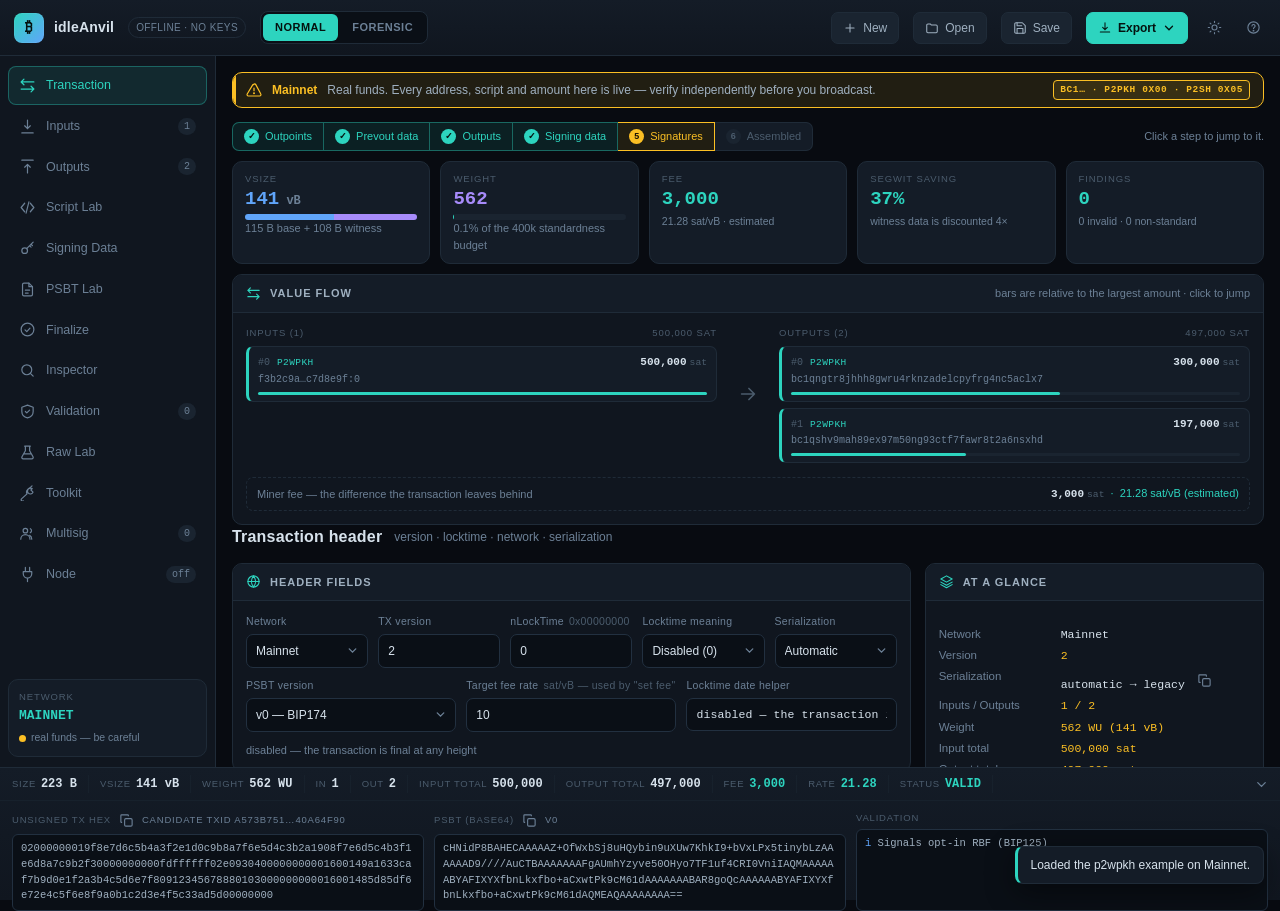
==== index.html @ b5bc5495 "idleAnvil — initial import Offline single-page Bitcoin transaction forge: crafter, PSBT lab (BIP174/" ====
<!DOCTYPE html>
<html lang="en" data-theme="dark">
<head>
<meta charset="utf-8">
<meta name="viewport" content="width=device-width, initial-scale=1">
<title>idleAnvil</title>
<meta name="description" content="idleAnvil — an offline Bitcoin transaction forge: crafter, PSBT lab, sighash debugger and script laboratory. Constructs and inspects — never signs.">
<link rel="stylesheet" href="css/idleanvil.css">
</head>
<body>

<!-- ======================= icon sprite ======================= -->
<svg width="0" height="0" style="position:absolute" aria-hidden="true">
<defs>
  <g id="i-tx"><path d="M3 7h18M3 7l4-4M3 7l4 4M21 17H3m18 0l-4-4m4 4l-4 4"/></g>
  <g id="i-in"><path d="M12 3v12m0 0l-4-4m4 4l4-4M4 21h16"/></g>
  <g id="i-out"><path d="M12 21V9m0 0L8 13m4-4l4 4M4 3h16"/></g>
  <g id="i-code"><path d="M8 6l-5 6 5 6m8-12l5 6-5 6M14 4l-4 16"/></g>
  <g id="i-key"><circle cx="8" cy="15" r="4"/><path d="M10.8 12.2L20 3m-3 3l2 2m-4 0l2 2"/></g>
  <g id="i-file"><path d="M14 3H7a2 2 0 00-2 2v14a2 2 0 002 2h10a2 2 0 002-2V8z"/><path d="M14 3v5h5M9 13h6M9 17h4"/></g>
  <g id="i-check-circle"><circle cx="12" cy="12" r="9"/><path d="M8.5 12.5l2.5 2.5 4.5-5"/></g>
  <g id="i-search"><circle cx="11" cy="11" r="7"/><path d="M20 20l-4-4"/></g>
  <g id="i-shield"><path d="M12 3l8 3v6c0 5-3.5 8-8 9-4.5-1-8-4-8-9V6z"/><path d="M9 12l2 2 4-4"/></g>
  <g id="i-terminal"><rect x="3" y="4" width="18" height="16" rx="2"/><path d="M7 9l3 3-3 3m5 1h5"/></g>
  <g id="i-copy"><rect x="9" y="9" width="12" height="12" rx="2"/><path d="M5 15H4a1 1 0 01-1-1V4a1 1 0 011-1h10a1 1 0 011 1v1"/></g>
  <g id="i-chevron"><path d="M6 9l6 6 6-6"/></g>
  <g id="i-plus"><path d="M12 5v14M5 12h14"/></g>
  <g id="i-trash"><path d="M4 7h16M10 11v6m4-6v6M5 7l1 13a2 2 0 002 2h8a2 2 0 002-2l1-13M9 7V4h6v3"/></g>
  <g id="i-download"><path d="M12 3v12m0 0l-4-4m4 4l4-4M4 19h16"/></g>
  <g id="i-upload"><path d="M12 21V9m0 0L8 13m4-4l4 4M4 5h16"/></g>
  <g id="i-refresh"><path d="M20 11a8 8 0 10-2 6m2 2v-5h-5"/></g>
  <g id="i-sun"><circle cx="12" cy="12" r="4"/><path d="M12 2v2m0 16v2M4.9 4.9l1.4 1.4m11.4 11.4l1.4 1.4M2 12h2m16 0h2M4.9 19.1l1.4-1.4M17.7 6.3l1.4-1.4"/></g>
  <g id="i-help"><circle cx="12" cy="12" r="9"/><path d="M9.5 9.5a2.5 2.5 0 115 .5c0 1.5-2.5 2-2.5 3.5"/><circle cx="12" cy="17" r=".6" fill="currentColor"/></g>
  <g id="i-gear"><circle cx="12" cy="12" r="3"/><path d="M19.4 15a1.6 1.6 0 00.3 1.8l.1.1a2 2 0 11-2.8 2.8l-.1-.1a1.6 1.6 0 00-1.8-.3 1.6 1.6 0 00-1 1.5V21a2 2 0 11-4 0v-.1A1.6 1.6 0 008 19.4a1.6 1.6 0 00-1.8.3l-.1.1a2 2 0 11-2.8-2.8l.1-.1a1.6 1.6 0 00.3-1.8 1.6 1.6 0 00-1.5-1H2a2 2 0 110-4h.1A1.6 1.6 0 003.6 8a1.6 1.6 0 00-.3-1.8l-.1-.1a2 2 0 112.8-2.8l.1.1a1.6 1.6 0 001.8.3H8a1.6 1.6 0 001-1.5V2a2 2 0 114 0v.1a1.6 1.6 0 001 1.5 1.6 1.6 0 001.8-.3l.1-.1a2 2 0 112.8 2.8l-.1.1a1.6 1.6 0 00-.3 1.8V8a1.6 1.6 0 001.5 1H22a2 2 0 110 4h-.1a1.6 1.6 0 00-1.5 1z"/></g>
  <g id="i-alert"><path d="M10.3 3.9L1.8 18a2 2 0 001.7 3h17a2 2 0 001.7-3L14.7 3.9a2 2 0 00-3.4 0z"/><path d="M12 9v4"/><circle cx="12" cy="17" r=".6" fill="currentColor"/></g>
  <g id="i-info"><circle cx="12" cy="12" r="9"/><path d="M12 16v-4"/><circle cx="12" cy="8.5" r=".6" fill="currentColor"/></g>
  <g id="i-x"><path d="M18 6L6 18M6 6l12 12"/></g>
  <g id="i-eye"><path d="M2 12s3.6-7 10-7 10 7 10 7-3.6 7-10 7-10-7-10-7z"/><circle cx="12" cy="12" r="3"/></g>
  <g id="i-lock"><rect x="4" y="10" width="16" height="11" rx="2"/><path d="M8 10V7a4 4 0 018 0v3"/></g>
  <g id="i-wand"><path d="M15 4V2m0 20v-2M4 15H2m20 0h-2M6.3 6.3L4.9 4.9m14.2 1.4l1.4-1.4M3 21L14 10"/><path d="M12.5 7.5l4 4"/></g>
  <g id="i-globe"><circle cx="12" cy="12" r="9"/><path d="M3 12h18M12 3a15 15 0 010 18 15 15 0 010-18z"/></g>
  <g id="i-layers"><path d="M12 3l9 5-9 5-9-5 9-5z"/><path d="M3 13l9 5 9-5M3 17l9 5 9-5"/></g>
  <g id="i-arrow-right"><path d="M5 12h14m-6-6l6 6-6 6"/></g>
  <g id="i-save"><path d="M19 21H5a2 2 0 01-2-2V5a2 2 0 012-2h11l5 5v11a2 2 0 01-2 2z"/><path d="M17 21v-8H7v8M7 3v5h8"/></g>
  <g id="i-folder"><path d="M3 7a2 2 0 012-2h4l2 2h8a2 2 0 012 2v9a2 2 0 01-2 2H5a2 2 0 01-2-2z"/></g>
  <g id="i-hash"><path d="M4 9h16M4 15h16M10 3L8 21m8-18l-2 18"/></g>
  <g id="i-flask"><path d="M9 3v6.5L4.2 18a2 2 0 001.7 3h12.2a2 2 0 001.7-3L15 9.5V3M8 3h8M7.5 14h9"/></g>
  <g id="i-wrench"><path d="M14.7 6.3a4 4 0 105.1 5.1l-3-3 1.9-1.9a5.5 5.5 0 00-7.4 7.4L3.5 21a2 2 0 002.8 2.8"/><path d="M14.7 6.3L18.4 2.6"/></g>
  <g id="i-tree"><path d="M12 3v6m0 0L7 13m5-4l5 4M7 13v3m10-3v3"/><rect x="9" y="3" width="6" height="4" rx="1"/><rect x="4" y="16" width="6" height="5" rx="1"/><rect x="14" y="16" width="6" height="5" rx="1"/></g>
  <g id="i-swap"><path d="M7 4v14m0 0l-3-3m3 3l3-3M17 20V6m0 0l-3 3m3-3l3 3"/></g>
  <g id="i-clock"><circle cx="12" cy="12" r="9"/><path d="M12 7v5l3.5 2"/></g>
  <g id="i-ruler"><path d="M3 15L15 3l6 6L9 21z"/><path d="M7 11l2 2m2-6l2 2m-8 6l2 2"/></g>
  <g id="i-plug"><path d="M9 2v6m6-6v6M6 8h12v3a6 6 0 01-6 6 6 6 0 01-6-6zM12 17v5"/></g>
  <g id="i-broadcast"><circle cx="12" cy="12" r="2.5"/><path d="M7.8 7.8a6 6 0 000 8.4m8.4-8.4a6 6 0 010 8.4M4.9 4.9a10 10 0 000 14.2m14.2-14.2a10 10 0 010 14.2"/></g>
  <g id="i-coins"><ellipse cx="12" cy="6" rx="8" ry="3"/><path d="M4 6v6c0 1.7 3.6 3 8 3s8-1.3 8-3V6M4 12v6c0 1.7 3.6 3 8 3s8-1.3 8-3v-6"/></g>
  <g id="i-users"><circle cx="9" cy="8" r="3.2"/><path d="M2.5 20a6.5 6.5 0 0113 0"/><path d="M16 5.2a3.2 3.2 0 010 5.6M18 20a6.5 6.5 0 00-3-5.5"/></g>
  <g id="i-dice"><rect x="3" y="3" width="18" height="18" rx="3"/><circle cx="8.5" cy="8.5" r="1.2" fill="currentColor"/><circle cx="15.5" cy="15.5" r="1.2" fill="currentColor"/><circle cx="12" cy="12" r="1.2" fill="currentColor"/></g>
</defs>
</svg>

<div id="app">

  <!-- ======================= header ======================= -->
  <header class="topbar">
    <div class="brand">
      <div class="logo">₿</div>
      <div>
        <h1>idleAnvil</h1>
        <div class="sub">forge transactions · psbt lab · sighash debugger</div>
      </div>
    </div>
    <span class="pill ok" id="conn-pill" title="This page is not contacting anything and holds no private keys.">OFFLINE · NO KEYS</span>

    <div class="modeswitch" id="modeswitch">
      <button data-mode="normal" class="on">NORMAL</button>
      <button data-mode="forensic">FORENSIC</button>
    </div>

    <div class="spacer"></div>

    <button class="btn" id="btn-new"><svg viewBox="0 0 24 24" fill="none" stroke="currentColor" stroke-width="1.8" stroke-linecap="round" stroke-linejoin="round"><use href="#i-plus"/></svg>New</button>
    <button class="btn" id="btn-open"><svg viewBox="0 0 24 24" fill="none" stroke="currentColor" stroke-width="1.8" stroke-linecap="round" stroke-linejoin="round"><use href="#i-folder"/></svg>Open</button>
    <button class="btn" id="btn-save"><svg viewBox="0 0 24 24" fill="none" stroke="currentColor" stroke-width="1.8" stroke-linecap="round" stroke-linejoin="round"><use href="#i-save"/></svg>Save</button>

    <div class="menu-wrap">
      <button class="btn primary" id="btn-export"><svg viewBox="0 0 24 24" fill="none" stroke="currentColor" stroke-width="1.8" stroke-linecap="round" stroke-linejoin="round"><use href="#i-download"/></svg>Export<svg viewBox="0 0 24 24" fill="none" stroke="currentColor" stroke-width="2.2" stroke-linecap="round"><use href="#i-chevron"/></svg></button>
      <div class="menu" id="export-menu">
        <div class="label">Unsigned transaction</div>
        <button data-export="hex-copy">Copy raw hex</button>
        <button data-export="hex-file">Download .hex</button>
        <button data-export="txn-file">Download .txn (binary)</button>
        <div class="sep"></div>
        <div class="label">PSBT</div>
        <button data-export="psbt0-b64">Copy PSBT v0 (base64)</button>
        <button data-export="psbt0-hex">Copy PSBT v0 (hex)</button>
        <button data-export="psbt0-bin">Download PSBT v0 (.psbt)</button>
        <button data-export="psbt2-b64">Copy PSBT v2 (base64)</button>
        <button data-export="psbt2-hex">Copy PSBT v2 (hex)</button>
        <button data-export="psbt2-bin">Download PSBT v2 (.psbt)</button>
        <div class="sep"></div>
        <div class="label">For an external signer</div>
        <button data-export="signing-json">Download signing package (.json)</button>
        <button data-export="signing-copy">Copy signing package JSON</button>
        <div class="sep"></div>
        <button data-export="project">Download idleAnvil project (.json)</button>
      </div>
    </div>

    <button class="iconbtn" id="btn-theme" title="Toggle light / dark"><svg viewBox="0 0 24 24" fill="none" stroke="currentColor" stroke-width="1.8" stroke-linecap="round" stroke-linejoin="round"><use href="#i-sun"/></svg></button>
    <button class="iconbtn" id="btn-help" title="About and keyboard shortcuts"><svg viewBox="0 0 24 24" fill="none" stroke="currentColor" stroke-width="1.8" stroke-linecap="round" stroke-linejoin="round"><use href="#i-help"/></svg></button>
  </header>

  <!-- ======================= sidebar ======================= -->
  <nav class="sidebar" id="sidebar">
    <div class="navitem active" data-ws="transaction"><svg viewBox="0 0 24 24" fill="none" stroke="currentColor" stroke-width="1.7" stroke-linecap="round" stroke-linejoin="round"><use href="#i-tx"/></svg><span>Transaction</span></div>
    <div class="navitem" data-ws="inputs"><svg viewBox="0 0 24 24" fill="none" stroke="currentColor" stroke-width="1.7" stroke-linecap="round" stroke-linejoin="round"><use href="#i-in"/></svg><span>Inputs</span><span class="count" id="nav-in-count">1</span></div>
    <div class="navitem" data-ws="outputs"><svg viewBox="0 0 24 24" fill="none" stroke="currentColor" stroke-width="1.7" stroke-linecap="round" stroke-linejoin="round"><use href="#i-out"/></svg><span>Outputs</span><span class="count" id="nav-out-count">1</span></div>
    <div class="navitem" data-ws="script"><svg viewBox="0 0 24 24" fill="none" stroke="currentColor" stroke-width="1.7" stroke-linecap="round" stroke-linejoin="round"><use href="#i-code"/></svg><span>Script Lab</span></div>
    <div class="navitem" data-ws="signing"><svg viewBox="0 0 24 24" fill="none" stroke="currentColor" stroke-width="1.7" stroke-linecap="round" stroke-linejoin="round"><use href="#i-key"/></svg><span>Signing Data</span></div>
    <div class="navitem" data-ws="psbt"><svg viewBox="0 0 24 24" fill="none" stroke="currentColor" stroke-width="1.7" stroke-linecap="round" stroke-linejoin="round"><use href="#i-file"/></svg><span>PSBT Lab</span></div>
    <div class="navitem" data-ws="finalize"><svg viewBox="0 0 24 24" fill="none" stroke="currentColor" stroke-width="1.7" stroke-linecap="round" stroke-linejoin="round"><use href="#i-check-circle"/></svg><span>Finalize</span></div>
    <div class="navitem" data-ws="inspector"><svg viewBox="0 0 24 24" fill="none" stroke="currentColor" stroke-width="1.7" stroke-linecap="round" stroke-linejoin="round"><use href="#i-search"/></svg><span>Inspector</span></div>
    <div class="navitem" data-ws="validation"><svg viewBox="0 0 24 24" fill="none" stroke="currentColor" stroke-width="1.7" stroke-linecap="round" stroke-linejoin="round"><use href="#i-shield"/></svg><span>Validation</span><span class="count" id="nav-val-count">0</span></div>
    <div class="navitem" data-ws="rawlab"><svg viewBox="0 0 24 24" fill="none" stroke="currentColor" stroke-width="1.7" stroke-linecap="round" stroke-linejoin="round"><use href="#i-flask"/></svg><span>Raw Lab</span></div>
    <div class="navitem" data-ws="toolkit"><svg viewBox="0 0 24 24" fill="none" stroke="currentColor" stroke-width="1.7" stroke-linecap="round" stroke-linejoin="round"><use href="#i-wrench"/></svg><span>Toolkit</span></div>
    <div class="navitem" data-ws="multisig"><svg viewBox="0 0 24 24" fill="none" stroke="currentColor" stroke-width="1.7" stroke-linecap="round" stroke-linejoin="round"><use href="#i-users"/></svg><span>Multisig</span><span class="count" id="nav-ms-count">0</span></div>
    <div class="navitem" data-ws="node"><svg viewBox="0 0 24 24" fill="none" stroke="currentColor" stroke-width="1.7" stroke-linecap="round" stroke-linejoin="round"><use href="#i-plug"/></svg><span>Node</span><span class="count" id="nav-node-state">off</span></div>

    <div class="sidefoot">
      <div class="k">Network</div>
      <div class="v" id="side-network">MAINNET</div>
      <div class="net-note"><span class="dot" id="side-dot"></span><span id="side-note">no keys · no rpc</span></div>
    </div>
  </nav>

  <!-- ======================= stage ======================= -->
  <main class="stage" id="stage">

    <!-- ---------------- TRANSACTION ---------------- -->
    <section class="workspace active" id="ws-transaction">
      <div class="ribbon" id="net-ribbon"></div>

      <div class="flexrow mb" style="justify-content:space-between">
        <div class="pipeline" id="pipeline"></div>
        <span class="hint-text">Click a step to jump to it.</span>
      </div>

      <div id="tx-tiles" class="mb"></div>

      <div class="panel">
        <div class="panel-head">
          <svg class="ph-icon" viewBox="0 0 24 24" fill="none" stroke="currentColor" stroke-width="1.8" stroke-linecap="round" stroke-linejoin="round"><use href="#i-tx"/></svg>
          <h3>Value flow</h3>
          <div class="tools"><span class="hint-text">bars are relative to the largest amount · click to jump</span></div>
        </div>
        <div class="panel-body" id="tx-flow"></div>
      </div>

      <div class="banner forensic-only" id="forensic-banner">
        <svg viewBox="0 0 24 24" fill="none" stroke="currentColor" stroke-width="1.8" stroke-linecap="round" stroke-linejoin="round"><use href="#i-alert"/></svg>
        <div><strong>Forensic mode is on.</strong> Fields that wallets normally hide are unlocked. Anything you build here may be
        non-standard or outright invalid — every such choice is labelled, never blocked. Use regtest or a testnet for experiments.</div>
      </div>

      <div class="ws-head">
        <h2>Transaction header</h2>
        <span class="desc">version · locktime · network · serialization</span>
      </div>

      <div class="grid c2-1">
        <div>
          <div class="panel">
            <div class="panel-head">
              <svg class="ph-icon" viewBox="0 0 24 24" fill="none" stroke="currentColor" stroke-width="1.8" stroke-linecap="round" stroke-linejoin="round"><use href="#i-globe"/></svg>
              <h3>Header fields</h3>
            </div>
            <div class="panel-body">
              <div class="row r5">
                <div class="field">
                  <label>Network</label>
                  <select id="f-network">
                    <option value="mainnet">Mainnet</option>
                    <option value="testnet3">Testnet3</option>
                    <option value="testnet4">Testnet4 (BIP94)</option>
                    <option value="signet">Signet</option>
                    <option value="regtest">Regtest</option>
                  </select>
                </div>
                <div class="field">
                  <label>TX version</label>
                  <input type="number" id="f-version" value="2" min="-2147483648" max="2147483647">
                </div>
                <div class="field">
                  <label>nLockTime <span class="hint" id="lt-hex">0x00000000</span></label>
                  <input type="number" id="f-locktime" value="0" min="0" max="4294967295">
                </div>
                <div class="field">
                  <label>Locktime meaning</label>
                  <select id="f-locktime-mode">
                    <option value="disabled">Disabled (0)</option>
                    <option value="height">Block height</option>
                    <option value="time">Unix timestamp</option>
                  </select>
                </div>
                <div class="field">
                  <label>Serialization</label>
                  <select id="f-serialization">
                    <option value="auto">Automatic</option>
                    <option value="legacy">Legacy (pre-BIP144)</option>
                    <option value="segwit">SegWit (BIP144)</option>
                  </select>
                </div>
              </div>

              <div class="row r3 mt">
                <div class="field">
                  <label>PSBT version</label>
                  <select id="f-psbt-version">
                    <option value="0">v0 — BIP174</option>
                    <option value="2">v2 — BIP370</option>
                  </select>
                </div>
                <div class="field">
                  <label>Target fee rate <span class="hint">sat/vB — used by "set fee"</span></label>
                  <input type="number" id="f-feerate" value="10" min="0" step="0.1">
                </div>
                <div class="field">
                  <label>Locktime date helper</label>
                  <input type="text" id="f-locktime-desc" class="mono" readonly value="disabled">
                </div>
              </div>

              <div class="hint-text mt" id="locktime-note"></div>
            </div>
          </div>

          <div class="panel">
            <div class="panel-head">
              <svg class="ph-icon" viewBox="0 0 24 24" fill="none" stroke="currentColor" stroke-width="1.8" stroke-linecap="round" stroke-linejoin="round"><use href="#i-alert"/></svg>
              <h3>Forensic controls</h3>
              <div class="tools"><button class="btn sm ghost" id="btn-reset-forensic">Reset all</button></div>
            </div>
            <div class="panel-body">
              <p class="hint-text mb">These unlock fields elsewhere in the workbench. Nothing here changes the transaction on its own —
                it changes what you are allowed to type. Turn on <strong>Forensic mode</strong> in the header to reveal the unlocked fields.</p>
              <div class="fgrid" id="forensic-controls"></div>
              <div class="flexrow mt-lg" style="gap:16px">
                <span class="tag green">VALID — standard</span>
                <span class="tag amber">NON-STANDARD — consensus-valid, poorly relayed</span>
                <span class="tag red">INVALID — consensus failure</span>
                <span class="tag grey">UNKNOWN — not enough information</span>
              </div>
            </div>
          </div>
        </div>

        <div>
          <div class="panel">
            <div class="panel-head">
              <svg class="ph-icon" viewBox="0 0 24 24" fill="none" stroke="currentColor" stroke-width="1.8" stroke-linecap="round" stroke-linejoin="round"><use href="#i-layers"/></svg>
              <h3>At a glance</h3>
            </div>
            <div class="panel-body"><dl class="kv" id="tx-glance"></dl></div>
          </div>

          <div class="panel">
            <div class="panel-head">
              <svg class="ph-icon" viewBox="0 0 24 24" fill="none" stroke="currentColor" stroke-width="1.8" stroke-linecap="round" stroke-linejoin="round"><use href="#i-wand"/></svg>
              <h3>Quick start</h3>
            </div>
            <div class="panel-body stack sm">
              <button class="btn" data-demo="p2wpkh">Load a 1-in / 2-out P2WPKH example</button>
              <button class="btn" data-demo="opreturn">Load an OP_RETURN data example</button>
              <button class="btn" data-demo="taproot">Load a Taproot key-path example</button>
              <button class="btn" data-demo="multisig">Load a 2-of-3 P2WSH multisig example</button>
              <div class="hint-text">Examples use regtest-style placeholder data. Switch the network freely — addresses re-encode.</div>
            </div>
          </div>
        </div>
      </div>
    </section>

    <!-- ---------------- INPUTS ---------------- -->
    <section class="workspace" id="ws-inputs">
      <div class="ws-head">
        <h2>Inputs</h2>
        <span class="desc">outpoints and the complete spending metadata each signer needs</span>
        <div class="tools">
          <button class="btn sm" id="btn-in-expand">Expand all</button>
          <button class="btn sm" id="btn-in-collapse">Collapse all</button>
          <button class="btn sm" id="btn-in-paste">Import from raw tx…</button>
          <button class="btn primary sm" id="btn-add-input"><svg viewBox="0 0 24 24" fill="none" stroke="currentColor" stroke-width="2" stroke-linecap="round"><use href="#i-plus"/></svg>Add input</button>
        </div>
      </div>
      <div id="inputs-list"></div>
    </section>

    <!-- ---------------- OUTPUTS ---------------- -->
    <section class="workspace" id="ws-outputs">
      <div class="ws-head">
        <h2>Outputs</h2>
        <span class="desc">addresses, script templates, raw scripts and the OP_RETURN builder</span>
        <div class="tools">
          <button class="btn sm" id="btn-out-expand">Expand all</button>
          <button class="btn sm" id="btn-out-collapse">Collapse all</button>
          <button class="btn sm" id="btn-set-fee">Set fee from rate…</button>
          <button class="btn primary sm" id="btn-add-output"><svg viewBox="0 0 24 24" fill="none" stroke="currentColor" stroke-width="2" stroke-linecap="round"><use href="#i-plus"/></svg>Add output</button>
        </div>
      </div>
      <div id="outputs-list"></div>
    </section>

    <!-- ---------------- SCRIPT LAB ---------------- -->
    <section class="workspace" id="ws-script">
      <div class="ws-head">
        <h2>Script Lab</h2>
        <span class="desc">build Bitcoin Script from opcodes, ASM or raw bytes — then send it anywhere in the transaction</span>
      </div>
      <div class="grid c1-2">
        <div class="panel">
          <div class="panel-head">
            <svg class="ph-icon" viewBox="0 0 24 24" fill="none" stroke="currentColor" stroke-width="1.8" stroke-linecap="round" stroke-linejoin="round"><use href="#i-code"/></svg>
            <h3>Opcode palette</h3>
          </div>
          <div class="panel-body">
            <div class="opcats" id="op-cats"></div>
            <div class="opgrid" id="op-grid"></div>
            <div class="subhead mt-lg">Insert data</div>
            <div class="inline">
              <div class="field" style="flex:1"><label>Push value</label><input type="text" id="push-value" class="mono" placeholder="hex, 'text' or a number"></div>
              <button class="btn" id="btn-push-add">Push</button>
            </div>
            <div class="hint-text mt">Click any opcode to append it to the canvas. Drag canvas rows to reorder.</div>
          </div>
        </div>

        <div>
          <div class="panel">
            <div class="panel-head">
              <svg class="ph-icon" viewBox="0 0 24 24" fill="none" stroke="currentColor" stroke-width="1.8" stroke-linecap="round" stroke-linejoin="round"><use href="#i-layers"/></svg>
              <h3>Script canvas</h3>
              <div class="tools">
                <button class="btn sm ghost" id="btn-canvas-clear">Clear</button>
              </div>
            </div>
            <div class="panel-body">
              <div class="canvas-list" id="script-canvas"></div>
            </div>
          </div>

          <div class="panel">
            <div class="panel-head"><h3>ASM ↔ HEX</h3></div>
            <div class="panel-body">
              <div class="field"><label>ASM</label>
                <div class="with-copy"><textarea id="script-asm" class="mono" rows="3" placeholder="OP_DUP OP_HASH160 &lt;20-byte hash&gt; OP_EQUALVERIFY OP_CHECKSIG"></textarea><button class="iconbtn" data-copy-el="script-asm"><svg viewBox="0 0 24 24" fill="none" stroke="currentColor" stroke-width="1.8"><use href="#i-copy"/></svg></button></div>
              </div>
              <div class="field mt"><label>HEX <span class="hint" id="script-size"></span></label>
                <div class="with-copy"><textarea id="script-hex" class="mono" rows="3" placeholder="76a914…88ac"></textarea><button class="iconbtn" data-copy-el="script-hex"><svg viewBox="0 0 24 24" fill="none" stroke="currentColor" stroke-width="1.8"><use href="#i-copy"/></svg></button></div>
              </div>
              <div class="err-text mt" id="script-error"></div>
              <div class="subhead mt-lg">Rendered</div>
              <div class="code" id="script-pretty"></div>
            </div>
          </div>

          <div class="grid c2">
            <div class="panel">
              <div class="panel-head"><h3>Derived</h3></div>
              <div class="panel-body"><dl class="kv" id="script-derived"></dl></div>
            </div>
            <div class="panel">
              <div class="panel-head"><h3>Send to…</h3></div>
              <div class="panel-body stack sm">
                <div class="field"><label>Target input / output index</label><input type="number" id="script-target-idx" value="0" min="0"></div>
                <button class="btn" data-send="out-raw">Output → raw scriptPubKey</button>
                <button class="btn" data-send="in-redeem">Input → redeemScript</button>
                <button class="btn" data-send="in-witness">Input → witnessScript</button>
                <button class="btn" data-send="in-leaf">Input → taproot leaf script</button>
                <button class="btn" data-send="in-scriptsig">Input → scriptSig (forensic)</button>
              </div>
            </div>
          </div>
        </div>
      </div>
    </section>

    <!-- ---------------- SIGNING ---------------- -->
    <section class="workspace" id="ws-signing">
      <div class="ws-head">
        <h2>Signing Data</h2>
        <span class="desc">everything an external signer needs — and nothing that could sign here</span>
        <div class="tools">
          <div class="field" style="min-width:190px"><select id="signing-input-sel"></select></div>
          <button class="btn sm" id="btn-copy-signing-json">Copy signing JSON</button>
          <button class="btn primary sm" id="btn-export-signing">Export package</button>
        </div>
      </div>
      <div class="banner blue">
        <svg viewBox="0 0 24 24" fill="none" stroke="currentColor" stroke-width="1.8" stroke-linecap="round" stroke-linejoin="round"><use href="#i-lock"/></svg>
        <div>This page has no signing code and no private-key field, by design. Take <strong>z</strong> (or the PSBT) to Bitcoin Core,
          a hardware signer or your own library, then bring the signature back through <strong>Finalize</strong>.</div>
      </div>
      <div id="signing-body"></div>

      <div class="panel">
        <div class="panel-head">
          <svg class="ph-icon" viewBox="0 0 24 24" fill="none" stroke="currentColor" stroke-width="1.8" stroke-linecap="round" stroke-linejoin="round"><use href="#i-terminal"/></svg>
          <h3>Signer code — ready to run</h3>
          <div class="tools">
            <button class="btn sm" id="btn-code-copy">Copy</button>
            <button class="btn sm" id="btn-code-save">Download</button>
          </div>
        </div>
        <div class="panel-body">
          <p class="hint-text mb">Generated against the digests above. Fill in your own key, run it outside the browser,
            and paste the JSON it prints into <strong>Finalize → Signing JSON</strong>.</p>
          <div class="codewrap">
            <div class="codetabs" id="code-tabs"></div>
            <div class="codebody" id="code-body"></div>
          </div>
        </div>
      </div>
    </section>

    <!-- ---------------- PSBT ---------------- -->
    <section class="workspace" id="ws-psbt">
      <div class="ws-head">
        <h2>PSBT Lab</h2>
        <span class="desc">create, decode, compare and export BIP174 / BIP370 partially signed transactions</span>
        <div class="tools">
          <div class="seg" id="psbt-ver-seg">
            <button data-v="0" class="on">v0 · BIP174</button>
            <button data-v="2">v2 · BIP370</button>
          </div>
          <button class="btn sm" id="btn-psbt-refresh"><svg viewBox="0 0 24 24" fill="none" stroke="currentColor" stroke-width="1.8" stroke-linecap="round"><use href="#i-refresh"/></svg>Rebuild</button>
        </div>
      </div>
      <div class="grid c2">
        <div>
          <div class="panel">
            <div class="panel-head"><h3>Generated PSBT</h3>
              <div class="tools">
                <button class="btn sm" data-copy-el="psbt-b64">Copy base64</button>
                <button class="btn sm" data-copy-el="psbt-hex">Copy hex</button>
                <button class="btn sm" id="btn-psbt-download">.psbt</button>
              </div>
            </div>
            <div class="panel-body">
              <div class="field"><label>Base64 <span class="hint" id="psbt-size"></span></label>
                <div class="with-copy"><textarea id="psbt-b64" class="mono" rows="6" readonly></textarea><button class="iconbtn" data-copy-el="psbt-b64"><svg viewBox="0 0 24 24" fill="none" stroke="currentColor" stroke-width="1.8"><use href="#i-copy"/></svg></button></div>
              </div>
              <div class="field mt"><label>Hex</label>
                <div class="with-copy"><textarea id="psbt-hex" class="mono" rows="4" readonly></textarea><button class="iconbtn" data-copy-el="psbt-hex"><svg viewBox="0 0 24 24" fill="none" stroke="currentColor" stroke-width="1.8"><use href="#i-copy"/></svg></button></div>
              </div>
              <div class="err-text mt" id="psbt-error"></div>
            </div>
          </div>

          <div class="panel">
            <div class="panel-head"><h3>Bitcoin Core helper commands</h3></div>
            <div class="panel-body">
              <p class="hint-text mb">Copy-paste into <code>bitcoin-cli</code>. The workbench deliberately holds no RPC credentials and makes no network calls.</p>
              <div id="core-cmds"></div>
            </div>
          </div>
        </div>

        <div>
          <div class="panel">
            <div class="panel-head"><h3>Decode / import</h3>
              <div class="tools"><button class="btn sm" id="btn-psbt-parse">Decode</button><button class="btn primary sm" id="btn-psbt-load">Load into workbench</button></div>
            </div>
            <div class="panel-body">
              <div class="drop" id="psbt-drop">
                <svg viewBox="0 0 24 24" fill="none" stroke="currentColor" stroke-width="1.5" stroke-linecap="round" stroke-linejoin="round"><use href="#i-upload"/></svg>
                Drop a .psbt file here, or click to choose
              </div>
              <div class="field mt"><label>…or paste base64 / hex</label>
                <textarea id="psbt-in" class="mono" rows="5" placeholder="cHNidP8B…"></textarea>
              </div>
            </div>
          </div>
          <div class="panel">
            <div class="panel-head"><h3>Decoded structure</h3></div>
            <div class="panel-body tight"><div id="psbt-decoded"><div class="empty-note">Nothing decoded yet.</div></div></div>
          </div>
        </div>
      </div>
    </section>

    <!-- ---------------- FINALIZE ---------------- -->
    <section class="workspace" id="ws-finalize">
      <div class="ws-head">
        <h2>Finalize</h2>
        <span class="desc">bring signatures back in, assemble scriptSig / witness, produce the broadcastable transaction</span>
        <div class="tools">
          <button class="btn sm" id="btn-finalize-run">Assemble unlocking data</button>
          <button class="btn primary sm" id="btn-final-copy">Copy final hex</button>
        </div>
      </div>

      <div class="grid c2">
        <div class="panel">
          <div class="panel-head"><h3>Import signed result</h3></div>
          <div class="panel-body">
            <div class="seg full mb" id="import-tabs">
              <button data-t="psbt" class="on">Signed PSBT</button>
              <button data-t="der">DER signature</button>
              <button data-t="schnorr">Schnorr</button>
              <button data-t="rs">r / s</button>
              <button data-t="json">Signing JSON</button>
              <button data-t="raw">Final raw TX</button>
            </div>
            <div id="import-panes"></div>
          </div>
        </div>

        <div class="panel">
          <div class="panel-head"><h3>Signature status per input</h3></div>
          <div class="panel-body tight"><div id="finalize-status"></div></div>
        </div>
      </div>

      <div class="panel">
        <div class="panel-head"><h3>Final transaction</h3>
          <div class="tools"><button class="btn sm" id="btn-final-download">Download .hex</button></div>
        </div>
        <div class="panel-body">
          <div class="grid c2-1">
            <div class="field">
              <label>Raw hex</label>
              <div class="with-copy"><textarea id="final-hex" class="mono" rows="7" readonly></textarea><button class="iconbtn" data-copy-el="final-hex"><svg viewBox="0 0 24 24" fill="none" stroke="currentColor" stroke-width="1.8"><use href="#i-copy"/></svg></button></div>
            </div>
            <dl class="kv" id="final-stats"></dl>
          </div>
        </div>
      </div>
    </section>

    <!-- ---------------- INSPECTOR ---------------- -->
    <section class="workspace" id="ws-inspector">
      <div class="ws-head">
        <h2>Inspector</h2>
        <span class="desc">byte-by-byte decoding — hover any byte to see which field it belongs to</span>
        <div class="tools">
          <div class="seg" id="inspect-src">
            <button data-s="current" class="on">Current transaction</button>
            <button data-s="paste">Pasted hex</button>
          </div>
          <button class="btn sm" id="btn-inspect-run">Decode</button>
        </div>
      </div>

      <div class="field mb hidden" id="inspect-paste-wrap">
        <label>Raw transaction hex</label>
        <textarea id="inspect-hex" class="mono" rows="4" placeholder="0200000001…"></textarea>
        <div class="flexrow mt"><button class="btn sm" id="btn-inspect-load">Load into workbench</button></div>
      </div>

      <div class="grid c2-1">
        <div class="panel">
          <div class="panel-head"><h3>Byte-level view</h3>
            <div class="tools"><span class="hint-text" id="inspect-size"></span></div>
          </div>
          <div class="panel-body">
            <div class="hexview" id="hexview"><div class="empty-note">Press Decode.</div></div>
            <div class="legend" id="hex-legend"></div>
          </div>
        </div>
        <div>
          <div class="panel">
            <div class="panel-head"><h3>Field detail</h3></div>
            <div class="panel-body"><div class="byteinfo" id="byteinfo">Hover a byte.</div></div>
          </div>
          <div class="panel">
            <div class="panel-head"><h3>Decoded</h3></div>
            <div class="panel-body"><dl class="kv" id="inspect-summary"></dl></div>
          </div>
        </div>
      </div>

      <div class="panel">
        <div class="panel-head"><h3>Structure</h3></div>
        <div class="panel-body tight"><div class="tbl-wrap"><table class="data" id="inspect-table"></table></div></div>
      </div>
    </section>

    <!-- ---------------- VALIDATION ---------------- -->
    <section class="workspace" id="ws-validation">
      <div class="ws-head">
        <h2>Validation</h2>
        <span class="desc">structural, consensus and relay-policy findings — reported, never enforced</span>
        <div class="tools" id="val-chips"></div>
      </div>
      <div class="panel"><div class="panel-body tight"><div id="validation-list"></div></div></div>

      <div class="panel">
        <div class="panel-head"><h3>Sighash commitment matrix</h3>
          <div class="tools">
            <div class="field" style="min-width:200px"><select id="matrix-input"></select></div>
          </div>
        </div>
        <div class="panel-body"><div id="sighash-matrix"></div></div>
      </div>
    </section>

    <!-- ---------------- RAW LAB ---------------- -->
    <section class="workspace" id="ws-rawlab">
      <div class="ws-head">
        <h2>Raw Lab</h2>
        <span class="desc">the unrestricted bench: hashes, encodings, signature surgery, address conversion</span>
      </div>
      <div class="grid c2">
        <div class="panel">
          <div class="panel-head"><svg class="ph-icon" viewBox="0 0 24 24" fill="none" stroke="currentColor" stroke-width="1.8" stroke-linecap="round"><use href="#i-hash"/></svg><h3>Hash calculator</h3></div>
          <div class="panel-body">
            <div class="row r2">
              <div class="field"><label>Input encoding</label>
                <select id="hash-enc"><option value="hex">Hex bytes</option><option value="utf8">UTF-8 text</option><option value="ascii">ASCII / latin-1</option><option value="base64">Base64</option></select>
              </div>
              <div class="field"><label>Tag <span class="hint">BIP340 tagged hash</span></label><input type="text" id="hash-tag" class="mono" placeholder="TapLeaf, TapTweak, TapSighash…"></div>
            </div>
            <div class="field mt"><label>Data</label><textarea id="hash-in" class="mono" rows="3"></textarea></div>
            <dl class="kv mt" id="hash-out"></dl>
          </div>
        </div>

        <div class="panel">
          <div class="panel-head"><svg class="ph-icon" viewBox="0 0 24 24" fill="none" stroke="currentColor" stroke-width="1.8" stroke-linecap="round"><use href="#i-key"/></svg><h3>Signature surgery</h3></div>
          <div class="panel-body">
            <div class="field"><label>DER signature (with or without the sighash byte)</label><textarea id="der-in" class="mono" rows="2" placeholder="3044…01"></textarea></div>
            <dl class="kv mt" id="der-out"></dl>
            <div class="subhead mt-lg">Build DER from r and s</div>
            <div class="row r3">
              <div class="field"><label>r</label><input type="text" id="rs-r" class="mono" placeholder="32-byte hex"></div>
              <div class="field"><label>s</label><input type="text" id="rs-s" class="mono" placeholder="32-byte hex"></div>
              <div class="field"><label>Sighash byte</label><input type="text" id="rs-sh" class="mono" value="01"></div>
            </div>
            <div class="flexrow mt"><button class="btn sm" id="btn-rs-build">Encode DER</button><button class="btn sm" id="btn-rs-low">Force low-S</button></div>
            <div class="field mt"><label>Result</label><div class="with-copy"><input type="text" id="rs-out" class="mono" readonly><button class="iconbtn" data-copy-el="rs-out"><svg viewBox="0 0 24 24" fill="none" stroke="currentColor" stroke-width="1.8"><use href="#i-copy"/></svg></button></div></div>
          </div>
        </div>

        <div class="panel">
          <div class="panel-head"><svg class="ph-icon" viewBox="0 0 24 24" fill="none" stroke="currentColor" stroke-width="1.8" stroke-linecap="round"><use href="#i-globe"/></svg><h3>Address ↔ script</h3></div>
          <div class="panel-body">
            <div class="field"><label>Address</label><input type="text" id="addr-in" class="mono" placeholder="bc1q… / 1… / 3… / bcrt1p…"></div>
            <div class="flexrow mt"><button class="btn sm" id="btn-addr-decode">Decode address</button><button class="btn sm" id="btn-script-to-addr">Script → address</button></div>
            <div class="field mt"><label>scriptPubKey hex</label><input type="text" id="addr-script" class="mono"></div>
            <dl class="kv mt" id="addr-out"></dl>
          </div>
        </div>

        <div class="panel">
          <div class="panel-head"><svg class="ph-icon" viewBox="0 0 24 24" fill="none" stroke="currentColor" stroke-width="1.8" stroke-linecap="round"><use href="#i-terminal"/></svg><h3>Byte utilities</h3></div>
          <div class="panel-body">
            <div class="field"><label>Value</label><input type="text" id="util-in" class="mono" placeholder="hex bytes or a decimal number"></div>
            <div class="flexrow mt">
              <button class="btn sm" data-util="reverse">Reverse endianness</button>
              <button class="btn sm" data-util="varint">Encode as varint</button>
              <button class="btn sm" data-util="scriptnum">Encode as CScriptNum</button>
              <button class="btn sm" data-util="u32">Encode as u32 LE</button>
              <button class="btn sm" data-util="u64">Encode as u64 LE</button>
              <button class="btn sm" data-util="b64">Hex → base64</button>
              <button class="btn sm" data-util="unb64">Base64 → hex</button>
              <button class="btn sm" data-util="text">Hex → text</button>
              <button class="btn sm" data-util="push">Wrap as a push</button>
            </div>
            <div class="field mt"><label>Result</label><div class="with-copy"><textarea id="util-out" class="mono" rows="3" readonly></textarea><button class="iconbtn" data-copy-el="util-out"><svg viewBox="0 0 24 24" fill="none" stroke="currentColor" stroke-width="1.8"><use href="#i-copy"/></svg></button></div></div>
          </div>
        </div>

        <div class="panel">
          <div class="panel-head"><svg class="ph-icon" viewBox="0 0 24 24" fill="none" stroke="currentColor" stroke-width="1.8" stroke-linecap="round"><use href="#i-flask"/></svg><h3>Taproot bench</h3></div>
          <div class="panel-body">
            <div class="row r2">
              <div class="field"><label>Internal key (x-only, 32 bytes)</label><input type="text" id="tr-internal" class="mono"></div>
              <div class="field"><label>Merkle root (optional)</label><input type="text" id="tr-merkle" class="mono"></div>
            </div>
            <div class="row r2 mt">
              <div class="field"><label>Leaf script (hex)</label><input type="text" id="tr-leaf" class="mono"></div>
              <div class="field"><label>Leaf version</label><input type="text" id="tr-leafver" class="mono" value="c0"></div>
            </div>
            <div class="flexrow mt"><button class="btn sm" id="btn-tr-compute">Compute</button></div>
            <dl class="kv mt" id="tr-out"></dl>
          </div>
        </div>

        <div class="panel">
          <div class="panel-head"><svg class="ph-icon" viewBox="0 0 24 24" fill="none" stroke="currentColor" stroke-width="1.8" stroke-linecap="round"><use href="#i-shield"/></svg><h3>Verify a signature</h3></div>
          <div class="panel-body">
            <div class="row r2">
              <div class="field"><label>Public key (33 / 65 / 32 bytes)</label><input type="text" id="ver-pk" class="mono"></div>
              <div class="field"><label>Algorithm</label><select id="ver-algo"><option value="ecdsa">ECDSA (DER)</option><option value="schnorr">Schnorr (BIP340, 64 bytes)</option></select></div>
            </div>
            <div class="field mt"><label>Message digest z (32 bytes)</label><input type="text" id="ver-z" class="mono"></div>
            <div class="field mt"><label>Signature</label><textarea id="ver-sig" class="mono" rows="2"></textarea></div>
            <div class="flexrow mt"><button class="btn sm" id="btn-verify">Verify</button><button class="btn sm" id="btn-verify-fill">Fill z from selected input</button></div>
            <div class="mt" id="ver-out"></div>
          </div>
        </div>
      </div>
    </section>

    <!-- ---------------- TOOLKIT ---------------- -->
    <section class="workspace" id="ws-toolkit">
      <div class="ws-head">
        <h2>Toolkit</h2>
        <span class="desc">the supporting tools you reach for while building — descriptors, keys, trees, conversions, estimates</span>
      </div>

      <div class="toolgrid">

        <!-- output descriptors -->
        <div class="panel">
          <div class="panel-head"><svg class="ph-icon" viewBox="0 0 24 24" fill="none" stroke="currentColor" stroke-width="1.8" stroke-linecap="round"><use href="#i-file"/></svg><h3>Output descriptors (BIP380)</h3></div>
          <div class="panel-body">
            <div class="field"><label>Start from a pattern</label><select id="desc-tpl"></select></div>
            <div class="field mt"><label>Descriptor <span class="hint">the checksum after # is computed for you</span></label>
              <textarea id="desc-in" class="mono" rows="3" placeholder="wpkh([d34db33f/84h/0h/0h]xpub…/0/*)"></textarea></div>
            <div class="flexrow mt">
              <button class="btn sm" id="btn-desc-check">Add / verify checksum</button>
              <button class="btn sm" id="btn-desc-from-tx">Derive from this transaction</button>
            </div>
            <div class="mt" id="desc-out"></div>
          </div>
        </div>

        <!-- extended keys -->
        <div class="panel">
          <div class="panel-head"><svg class="ph-icon" viewBox="0 0 24 24" fill="none" stroke="currentColor" stroke-width="1.8" stroke-linecap="round"><use href="#i-key"/></svg><h3>Extended key decoder (BIP32)</h3></div>
          <div class="panel-body">
            <div class="field"><label>xpub / ypub / zpub / tpub / vpub …</label>
              <textarea id="xkey-in" class="mono" rows="2" placeholder="xpub6C…"></textarea></div>
            <div class="flexrow mt"><button class="btn sm" id="btn-xkey">Decode</button>
              <span class="hint-text">Private keys are recognised but never displayed.</span></div>
            <dl class="kv mt" id="xkey-out"></dl>
          </div>
        </div>

        <!-- taproot tree -->
        <div class="panel" style="grid-column:1/-1">
          <div class="panel-head"><svg class="ph-icon" viewBox="0 0 24 24" fill="none" stroke="currentColor" stroke-width="1.8" stroke-linecap="round"><use href="#i-tree"/></svg><h3>Taproot script tree builder</h3>
            <div class="tools"><button class="btn sm" id="btn-leaf-add">+ Leaf</button><button class="btn sm" id="btn-tree-build">Build tree</button></div>
          </div>
          <div class="panel-body">
            <div class="row r2">
              <div class="field"><label>Internal key <span class="hint">32-byte x-only</span></label>
                <input type="text" id="tree-internal" class="mono" placeholder="…"></div>
              <div class="field"><label>&nbsp;</label>
                <div class="flexrow"><button class="btn sm" id="btn-tree-nums">Use the NUMS point (no key path)</button>
                  <button class="btn sm" id="btn-tree-apply">Apply to an input…</button></div></div>
            </div>
            <div class="subhead mt-lg">Leaves <span class="hint-text" style="text-transform:none;letter-spacing:0">script hex or ASM · leaf version defaults to 0xc0</span></div>
            <div id="leaf-list"></div>
            <div class="grid c2 mt-lg">
              <div><div class="subhead">Tree layout</div><div class="treeview" id="tree-layout">—</div></div>
              <div><div class="subhead">Result</div><dl class="kv" id="tree-out"></dl></div>
            </div>
            <div id="tree-leaves" class="mt"></div>
          </div>
        </div>

        <!-- unit + base conversion -->
        <div class="panel">
          <div class="panel-head"><svg class="ph-icon" viewBox="0 0 24 24" fill="none" stroke="currentColor" stroke-width="1.8" stroke-linecap="round"><use href="#i-swap"/></svg><h3>Units &amp; number bases</h3></div>
          <div class="panel-body">
            <div class="row r2">
              <div class="field"><label>Amount</label><input type="text" id="unit-in" class="mono" value="100000"></div>
              <div class="field"><label>Interpret as</label><select id="unit-from"></select></div>
            </div>
            <div class="pairs mt" id="unit-out"></div>
            <div class="subhead mt-lg">Number base conversion</div>
            <div class="field"><label>Value <span class="hint">decimal, 0x hex, 0b binary, or bare hex</span></label>
              <input type="text" id="base-in" class="mono" placeholder="0xdeadbeef"></div>
            <dl class="kv mt" id="base-out"></dl>
          </div>
        </div>

        <!-- locktime / sequence -->
        <div class="panel">
          <div class="panel-head"><svg class="ph-icon" viewBox="0 0 24 24" fill="none" stroke="currentColor" stroke-width="1.8" stroke-linecap="round"><use href="#i-clock"/></svg><h3>Locktime &amp; sequence lab</h3></div>
          <div class="panel-body">
            <div class="row r2">
              <div class="field"><label>nLockTime value</label><input type="text" id="lt-in" class="mono" value="0"></div>
              <div class="field"><label>Current block height <span class="hint">for the ETA</span></label><input type="text" id="lt-height" class="mono" placeholder="e.g. 880000"></div>
            </div>
            <div class="field mt"><label>…or pick a date</label><input type="text" id="lt-date" class="mono" placeholder="2026-12-25T00:00:00Z"></div>
            <div class="flexrow mt"><button class="btn sm" id="btn-lt-date">Date → locktime</button>
              <button class="btn sm" id="btn-lt-apply">Apply to the transaction</button></div>
            <dl class="kv mt" id="lt-out"></dl>

            <div class="subhead mt-lg">nSequence — relative timelocks (BIP68)</div>
            <div class="row r3">
              <div class="field"><label>Encode as</label><select id="seq-type"><option value="blocks">Blocks</option><option value="time">Time (512 s units)</option><option value="disabled">Disabled / final</option></select></div>
              <div class="field"><label>Value</label><input type="text" id="seq-val" class="mono" value="144"></div>
              <div class="field"><label>Decode a raw value</label><input type="text" id="seq-raw" class="mono" placeholder="fffffffd"></div>
            </div>
            <dl class="kv mt" id="seq-out"></dl>
          </div>
        </div>

        <!-- size / fee estimator -->
        <div class="panel">
          <div class="panel-head"><svg class="ph-icon" viewBox="0 0 24 24" fill="none" stroke="currentColor" stroke-width="1.8" stroke-linecap="round"><use href="#i-ruler"/></svg><h3>Size &amp; fee estimator</h3></div>
          <div class="panel-body">
            <div class="subhead">Inputs</div><div id="est-inputs"></div>
            <div class="subhead mt">Outputs</div><div id="est-outputs"></div>
            <div class="field mt"><label>Fee rate (sat/vB)</label><input type="text" id="est-rate" class="mono" value="10"></div>
            <div class="tiles mt" id="est-out"></div>
          </div>
        </div>

        <!-- pubkey toolkit -->
        <div class="panel">
          <div class="panel-head"><svg class="ph-icon" viewBox="0 0 24 24" fill="none" stroke="currentColor" stroke-width="1.8" stroke-linecap="round"><use href="#i-key"/></svg><h3>Public key toolkit</h3></div>
          <div class="panel-body">
            <div class="field"><label>Public key <span class="hint">33 / 65 / 32 bytes</span></label>
              <input type="text" id="pk-in" class="mono" placeholder="02…"></div>
            <div class="flexrow mt"><button class="btn sm" id="btn-pk">Analyse</button>
              <button class="btn sm" id="btn-pk-scripts">Every script for this key</button></div>
            <dl class="kv mt" id="pk-out"></dl>
            <div class="mt" id="pk-scripts"></div>
          </div>
        </div>

        <!-- merkle -->
        <div class="panel">
          <div class="panel-head"><svg class="ph-icon" viewBox="0 0 24 24" fill="none" stroke="currentColor" stroke-width="1.8" stroke-linecap="round"><use href="#i-hash"/></svg><h3>Merkle root calculator</h3></div>
          <div class="panel-body">
            <div class="field"><label>TXIDs, one per line <span class="hint">display order, as you would read them in an explorer</span></label>
              <textarea id="mk-in" class="mono" rows="5"></textarea></div>
            <div class="flexrow mt"><button class="btn sm" id="btn-merkle">Compute</button></div>
            <dl class="kv mt" id="mk-out"></dl>
          </div>
        </div>

        <!-- script analyser -->
        <div class="panel">
          <div class="panel-head"><svg class="ph-icon" viewBox="0 0 24 24" fill="none" stroke="currentColor" stroke-width="1.8" stroke-linecap="round"><use href="#i-shield"/></svg><h3>Script analyser</h3></div>
          <div class="panel-body">
            <div class="field"><label>Script hex</label><textarea id="an-in" class="mono" rows="3"></textarea></div>
            <div class="flexrow mt"><button class="btn sm" id="btn-analyse">Analyse</button>
              <button class="btn sm" id="btn-analyse-lab">Take from Script Lab</button></div>
            <div class="mt" id="an-asm"></div>
            <dl class="kv mt" id="an-out"></dl>
          </div>
        </div>

      </div>
    </section>

    <!-- ---------------- MULTISIG ---------------- -->
    <section class="workspace" id="ws-multisig">
      <div class="ws-head">
        <h2>Multisig crafter</h2>
        <span class="desc">m-of-n from public keys — every variant computed live as you type</span>
        <div class="tools">
          <button class="btn sm" id="btn-ms-example">Load example keys</button>
          <button class="btn sm" id="btn-ms-clear">Clear</button>
          <button class="btn primary sm" id="btn-ms-addkey">+ Key</button>
        </div>
      </div>

      <div class="ribbon test" id="ms-ribbon">
        <svg viewBox="0 0 24 24" fill="none" stroke="currentColor" stroke-width="1.8" stroke-linecap="round" stroke-linejoin="round"><use href="#i-lock"/></svg>
        <span class="body"><strong>Public keys only.</strong> This builds the receiving side of a multisig wallet — the addresses and
          scripts. It never asks for, derives or stores a private key, so it cannot spend anything it creates.</span>
      </div>

      <div class="grid c2-1">
        <div>
          <!-- headline address -->
          <div class="panel">
            <div class="panel-head">
              <svg class="ph-icon" viewBox="0 0 24 24" fill="none" stroke="currentColor" stroke-width="1.8" stroke-linecap="round" stroke-linejoin="round"><use href="#i-globe"/></svg>
              <h3>Address</h3>
              <div class="tools">
                <div class="seg" id="ms-primary">
                  <button data-v="p2wsh" class="on">P2WSH</button>
                  <button data-v="p2sh-p2wsh">P2SH-P2WSH</button>
                  <button data-v="p2sh">P2SH</button>
                  <button data-v="p2tr">P2TR</button>
                </div>
                <button class="btn sm" id="btn-ms-copyaddr">Copy</button>
              </div>
            </div>
            <div class="panel-body">
              <div class="addrbig none" id="ms-address">add a public key to begin</div>
              <div class="avalanche" id="ms-avalanche"></div>
              <div class="flexrow mt">
                <button class="btn sm" id="btn-ms-flip" title="Change one hex digit in a random key and watch the whole address change">
                  <svg viewBox="0 0 24 24" width="14" height="14" fill="none" stroke="currentColor" stroke-width="1.8"><use href="#i-dice"/></svg>
                  Flip one digit</button>
                <button class="btn sm" id="btn-ms-undo" disabled>Undo that</button>
                <span class="hint-text">Every character of the address depends on every bit of every key.</span>
              </div>
            </div>
          </div>

          <!-- key table -->
          <div class="panel">
            <div class="panel-head">
              <svg class="ph-icon" viewBox="0 0 24 24" fill="none" stroke="currentColor" stroke-width="1.8" stroke-linecap="round" stroke-linejoin="round"><use href="#i-users"/></svg>
              <h3>Cosigner public keys</h3>
              <div class="tools">
                <span class="hint-text">tick to include · drag order via the arrows</span>
                <button class="btn sm" id="btn-ms-paste">Paste many…</button>
              </div>
            </div>
            <div class="panel-body">
              <div class="keyrow" style="color:var(--faint);font-size:9.5px;letter-spacing:.7px;text-transform:uppercase">
                <span>#</span><span></span><span>Public key (33 / 65 / 32 bytes hex)</span>
                <span style="text-align:center">Status</span><span style="text-align:center">Form</span>
                <span></span><span></span><span></span>
              </div>
              <div id="ms-keys"></div>
              <div id="ms-keynotes" class="mt"></div>
            </div>
          </div>

          <!-- variants -->
          <div class="panel">
            <div class="panel-head"><h3>Every variant of this key set</h3>
              <div class="tools"><span class="hint-text">click a card to make it the headline address</span></div>
            </div>
            <div class="panel-body">
              <div class="msgrid" id="ms-variants"></div>
            </div>
          </div>
        </div>

        <div>
          <!-- policy -->
          <div class="panel">
            <div class="panel-head"><h3>Policy</h3></div>
            <div class="panel-body">
              <div class="mofn">
                <div class="big"><span id="ms-m">2</span><span class="of">of</span><span id="ms-n">3</span></div>
                <input type="range" id="ms-mslider" min="1" max="3" value="2">
              </div>
              <div class="hint-text mt" id="ms-policy-note"></div>

              <div class="field mt-lg">
                <label>Key order</label>
                <div class="seg full" id="ms-sort">
                  <button data-v="entered" class="on">As entered</button>
                  <button data-v="bip67">BIP67 sorted</button>
                </div>
                <div class="hint-text mt" id="ms-sort-note"></div>
              </div>

              <details class="disclosure">
                <summary>Taproot options</summary>
                <div class="dbody">
                  <div class="field">
                    <label>Internal key <span class="hint">x-only</span></label>
                    <input type="text" id="ms-internal" class="mono">
                  </div>
                  <div class="flexrow mt">
                    <button class="btn sm" id="btn-ms-nums">Use the NUMS point</button>
                    <span class="hint-text">NUMS removes the key path, so only the m-of-n script can spend.</span>
                  </div>
                </div>
              </details>
            </div>
          </div>

          <!-- warnings -->
          <div class="panel">
            <div class="panel-head"><h3>Checks</h3></div>
            <div class="panel-body tight"><div id="ms-checks"></div></div>
          </div>

          <!-- history -->
          <div class="panel">
            <div class="panel-head"><h3>What changed</h3>
              <div class="tools"><button class="btn sm ghost" id="btn-ms-clearhist">Clear</button></div>
            </div>
            <div class="panel-body tight"><div id="ms-history"><div class="empty-note">Edit something to start the trail.</div></div></div>
          </div>

          <!-- output -->
          <div class="panel">
            <div class="panel-head"><h3>Use it</h3></div>
            <div class="panel-body stack sm">
              <div class="field"><label>Descriptor</label>
                <div class="with-copy"><textarea id="ms-descriptor" class="mono" rows="3" readonly></textarea>
                  <button class="iconbtn" data-copy-el="ms-descriptor"><svg viewBox="0 0 24 24" fill="none" stroke="currentColor" stroke-width="1.8"><use href="#i-copy"/></svg></button></div>
              </div>
              <div class="field"><label>Target index</label><input type="number" id="ms-target" value="0" min="0"></div>
              <button class="btn" data-act="ms-to-output">Send to an output</button>
              <button class="btn" data-act="ms-to-input">Set up an input to spend it</button>
              <button class="btn" data-act="ms-to-lab">Open the script in Script Lab</button>
              <button class="btn" data-act="ms-check-node" id="btn-ms-node">Check this address on the node</button>
              <button class="btn" data-act="ms-export">Download wallet JSON</button>
              <div id="ms-nodeout"></div>
            </div>
          </div>
        </div>
      </div>
    </section>

    <!-- ---------------- NODE ---------------- -->
    <section class="workspace" id="ws-node">
      <div class="ws-head">
        <h2>Node</h2>
        <span class="desc">optional live chain data over an Electrum WebSocket — off unless you connect it</span>
        <div class="tools">
          <span id="node-pill" class="pill">DISCONNECTED</span>
          <button class="btn sm" id="btn-node-disconnect" disabled>Disconnect</button>
          <button class="btn primary sm" id="btn-node-connect">Connect</button>
        </div>
      </div>

      <div class="ribbon blue" id="node-ribbon">
        <svg viewBox="0 0 24 24" fill="none" stroke="currentColor" stroke-width="1.8" stroke-linecap="round" stroke-linejoin="round"><use href="#i-info"/></svg>
        <span class="body">The workbench is fully usable offline. Connecting only adds chain lookups — fee estimates, UTXOs,
          previous transactions — and an explicitly confirmed broadcast. <strong>Private keys are never involved:
          there are none in this page to send.</strong></span>
      </div>

      <div class="grid c2-1">
        <div>
          <div class="panel">
            <div class="panel-head">
              <svg class="ph-icon" viewBox="0 0 24 24" fill="none" stroke="currentColor" stroke-width="1.8" stroke-linecap="round" stroke-linejoin="round"><use href="#i-plug"/></svg>
              <h3>Connection</h3>
              <div class="tools"><button class="btn sm ghost" id="btn-node-reset">Reset to defaults</button></div>
            </div>
            <div class="panel-body">
              <p class="hint-text mb">One endpoint per chain, so switching networks switches servers. These are stored locally
                and never sent anywhere.</p>
              <p class="hint-text mb">The port must be a <strong>WebSocket</strong> listener. A browser cannot open a plain TCP or
                SSL Electrum port, so Fulcrum's <span class="mono">tcp&nbsp;=</span> (usually 50001) and
                <span class="mono">ssl&nbsp;=</span> ports will not work here — you need
                <span class="mono">ws&nbsp;=&nbsp;&lt;port&gt;</span> (or <span class="mono">wss&nbsp;=</span>) in
                <span class="mono">fulcrum.conf</span>. One instance serves one chain; the genesis hash is checked on connect
                and a mismatch is reported rather than silently used.</p>
              <div id="node-endpoints"></div>
              <label class="check mt"><input type="checkbox" id="node-autoconnect"> Reconnect automatically when this page opens</label>
              <div class="mt" id="node-status"></div>
            </div>
          </div>

          <div class="panel">
            <div class="panel-head">
              <svg class="ph-icon" viewBox="0 0 24 24" fill="none" stroke="currentColor" stroke-width="1.8" stroke-linecap="round" stroke-linejoin="round"><use href="#i-coins"/></svg>
              <h3>UTXO lookup</h3>
              <div class="tools"><button class="btn sm" id="btn-utxo-scan" disabled>Scan</button></div>
            </div>
            <div class="panel-body">
              <div class="field">
                <label>Address or scriptPubKey hex</label>
                <input type="text" id="utxo-query" class="mono" placeholder="tb1q… or 0014…">
              </div>
              <div class="mt" id="utxo-summary"></div>
              <div class="mt" id="utxo-list"></div>
            </div>
          </div>

          <div class="panel">
            <div class="panel-head">
              <svg class="ph-icon" viewBox="0 0 24 24" fill="none" stroke="currentColor" stroke-width="1.8" stroke-linecap="round" stroke-linejoin="round"><use href="#i-search"/></svg>
              <h3>Fetch a transaction</h3>
              <div class="tools"><button class="btn sm" id="btn-txfetch" disabled>Fetch</button></div>
            </div>
            <div class="panel-body">
              <div class="row r3">
                <div class="field" style="grid-column:span 2"><label>TXID</label>
                  <input type="text" id="txfetch-id" class="mono" placeholder="64 hex characters"></div>
                <div class="field"><label>Output index</label><input type="number" id="txfetch-vout" value="0" min="0"></div>
              </div>
              <div class="flexrow mt">
                <button class="btn sm" id="btn-txfetch-input" disabled>Add that output as an input</button>
                <button class="btn sm" id="btn-txfetch-inspect" disabled>Open in Inspector</button>
              </div>
              <div class="mt" id="txfetch-out"></div>
            </div>
          </div>

          <div class="panel">
            <div class="panel-head">
              <svg class="ph-icon" viewBox="0 0 24 24" fill="none" stroke="currentColor" stroke-width="1.8" stroke-linecap="round" stroke-linejoin="round"><use href="#i-broadcast"/></svg>
              <h3>Broadcast</h3>
            </div>
            <div class="panel-body">
              <div class="banner red mb">
                <svg viewBox="0 0 24 24" fill="none" stroke="currentColor" stroke-width="1.8" stroke-linecap="round" stroke-linejoin="round"><use href="#i-alert"/></svg>
                <div>Publishing is irreversible. The transaction is shown in full and confirmed before anything is sent.</div>
              </div>
              <div class="field">
                <label>Final transaction hex <span class="hint">taken from Finalize; edit if you want to send something else</span></label>
                <textarea id="bc-hex" class="mono" rows="4"></textarea>
              </div>
              <div class="flexrow mt">
                <button class="btn sm" id="btn-bc-load">Load from Finalize</button>
                <button class="btn sm" id="btn-bc-check" disabled>Dry run — decode and check</button>
                <button class="btn danger" id="btn-bc-send" disabled>Broadcast…</button>
              </div>
              <div class="mt" id="bc-out"></div>
            </div>
          </div>
        </div>

        <div>
          <div class="panel">
            <div class="panel-head"><h3>Chain</h3>
              <div class="tools"><button class="iconbtn" id="btn-node-refresh" title="Refresh">
                <svg viewBox="0 0 24 24" fill="none" stroke="currentColor" stroke-width="1.8" stroke-linecap="round"><use href="#i-refresh"/></svg></button></div>
            </div>
            <div class="panel-body"><dl class="kv" id="node-chain"><dt class="mutedc">—</dt><dd>not connected</dd></dl></div>
          </div>

          <div class="panel">
            <div class="panel-head"><h3>Fee estimates</h3>
              <div class="tools"><button class="btn sm" id="btn-fee-refresh" disabled>Refresh</button></div>
            </div>
            <div class="panel-body tight"><div id="fee-table"><div class="empty-note">Connect to load fee estimates.</div></div></div>
          </div>

          <div class="panel">
            <div class="panel-head"><h3>Server banner</h3></div>
            <div class="panel-body"><div class="code" id="node-banner">—</div></div>
          </div>

          <div class="panel">
            <div class="panel-head"><h3>Traffic log</h3>
              <div class="tools"><button class="btn sm ghost" id="btn-node-clearlog">Clear</button></div>
            </div>
            <div class="panel-body tight"><div class="code tall" id="node-log" style="border:0;border-radius:0">nothing yet</div></div>
          </div>
        </div>
      </div>
    </section>

  </main>

  <!-- ======================= dock ======================= -->
  <footer class="dock">
    <div class="dock-bar" id="dock-bar">
      <div class="stat"><span class="k">Size</span><span class="v" id="d-size">—</span></div>
      <div class="stat"><span class="k">vSize</span><span class="v" id="d-vsize">—</span></div>
      <div class="stat"><span class="k">Weight</span><span class="v" id="d-weight">—</span></div>
      <div class="stat"><span class="k">In</span><span class="v" id="d-nin">0</span></div>
      <div class="stat"><span class="k">Out</span><span class="v" id="d-nout">0</span></div>
      <div class="stat"><span class="k">Input total</span><span class="v" id="d-intotal">—</span></div>
      <div class="stat"><span class="k">Output total</span><span class="v" id="d-outtotal">—</span></div>
      <div class="stat"><span class="k">Fee</span><span class="v accent" id="d-fee">—</span></div>
      <div class="stat"><span class="k">Rate</span><span class="v accent" id="d-rate">—</span></div>
      <div class="stat"><span class="k">Status</span><span class="v" id="d-status">—</span></div>
      <div class="stat grow"></div>
      <button class="iconbtn" id="btn-dock-toggle" title="Collapse the console"><svg viewBox="0 0 24 24" fill="none" stroke="currentColor" stroke-width="2" stroke-linecap="round"><use href="#i-chevron"/></svg></button>
    </div>
    <div class="dock-body">
      <div class="dock-cell">
        <div class="lbl">Unsigned TX hex
          <button class="iconbtn" data-copy-el="dock-hex" title="Copy"><svg viewBox="0 0 24 24" fill="none" stroke="currentColor" stroke-width="1.8"><use href="#i-copy"/></svg></button>
          <span class="mutedc" id="dock-txid"></span>
        </div>
        <div class="val empty" id="dock-hex">—</div>
      </div>
      <div class="dock-cell">
        <div class="lbl">PSBT (base64)
          <button class="iconbtn" data-copy-el="dock-psbt" title="Copy"><svg viewBox="0 0 24 24" fill="none" stroke="currentColor" stroke-width="1.8"><use href="#i-copy"/></svg></button>
          <span class="mutedc" id="dock-psbt-ver"></span>
        </div>
        <div class="val empty" id="dock-psbt">—</div>
      </div>
      <div class="dock-cell">
        <div class="lbl">Validation</div>
        <div class="val" id="dock-val">—</div>
      </div>
    </div>
  </footer>
</div>

<div id="toasts"></div>

<div class="modal-back" id="modal">
  <div class="modal">
    <header><h3 id="modal-title">Title</h3><button class="iconbtn" id="modal-close"><svg viewBox="0 0 24 24" fill="none" stroke="currentColor" stroke-width="2" stroke-linecap="round"><use href="#i-x"/></svg></button></header>
    <div class="mbody" id="modal-body"></div>
    <footer id="modal-foot"></footer>
  </div>
</div>

<input type="file" id="file-input" class="hidden">

<script src="js/crypto.js"></script>
<script src="js/encoding.js"></script>
<script src="js/script.js"></script>
<script src="js/tx.js"></script>
<script src="js/sighash.js"></script>
<script src="js/psbt.js"></script>
<script src="js/validate.js"></script>
<script src="js/tools.js"></script>
<script src="js/multisig.js"></script>
<script src="js/node.js"></script>
<script src="js/ui.js"></script>
</body>
</html>
---- css/idleanvil.css ----
/* ============================================================================
   Bitcoin Transaction Workbench — design system
   Dark-first, light theme supported. No external assets, no webfonts, no CDN.
   ========================================================================== */

:root {
  /* dark (default) */
  --bg:          #080b11;
  --bg-2:        #0c111a;
  --panel:       #10161f;
  --panel-2:     #141c27;
  --panel-3:     #1a2430;
  --line:        #1f2b38;
  --line-soft:   #17212c;
  --text:        #d7e2ec;
  --text-2:      #9fb0c0;
  --muted:       #6c8096;
  --faint:       #4b5c6d;

  --accent:      #2dd4bf;
  --accent-dim:  #157f75;
  --accent-bg:   rgba(45, 212, 191, .10);
  --blue:        #60a5fa;
  --blue-bg:     rgba(96, 165, 250, .10);
  --violet:      #a78bfa;
  --violet-bg:   rgba(167, 139, 250, .10);
  --amber:       #fbbf24;
  --amber-bg:    rgba(251, 191, 36, .10);
  --red:         #f87171;
  --red-bg:      rgba(248, 113, 113, .10);
  --green:       #34d399;
  --green-bg:    rgba(52, 211, 153, .10);
  --pink:        #f472b6;
  --pink-bg:     rgba(244, 114, 182, .10);
  --orange:      #fb923c;

  --field-bg:    #0a0f16;
  --field-line:  #223040;
  --shadow:      0 8px 30px rgba(0,0,0,.45);
  --radius:      10px;
  --radius-sm:   7px;

  --mono: "JetBrains Mono", "Cascadia Mono", "SF Mono", ui-monospace, "Consolas", "Liberation Mono", monospace;
  --sans: "Inter", -apple-system, BlinkMacSystemFont, "Segoe UI Variable Text", "Segoe UI", Roboto, "Helvetica Neue", Arial, sans-serif;

  --sidebar-w: 216px;
  --dock-h: 132px;
  --header-h: 56px;
}

html[data-theme="light"] {
  --bg:          #eef2f7;
  --bg-2:        #f6f8fb;
  --panel:       #ffffff;
  --panel-2:     #f7f9fc;
  --panel-3:     #eef2f7;
  --line:        #dbe3ec;
  --line-soft:   #e8edf3;
  --text:        #16202c;
  --text-2:      #3f5165;
  --muted:       #64748b;
  --faint:       #94a3b8;

  --accent:      #0d9488;
  --accent-dim:  #0f766e;
  --accent-bg:   rgba(13, 148, 136, .10);
  --blue:        #2563eb;
  --blue-bg:     rgba(37, 99, 235, .09);
  --violet:      #7c3aed;
  --violet-bg:   rgba(124, 58, 237, .09);
  --amber:       #b45309;
  --amber-bg:    rgba(180, 83, 9, .10);
  --red:         #dc2626;
  --red-bg:      rgba(220, 38, 38, .09);
  --green:       #059669;
  --green-bg:    rgba(5, 150, 105, .10);
  --pink:        #db2777;
  --pink-bg:     rgba(219, 39, 119, .09);
  --orange:      #ea580c;

  --field-bg:    #f8fafc;
  --field-line:  #d5dee8;
  --shadow:      0 6px 24px rgba(15, 35, 60, .10);
}

* { box-sizing: border-box; }

html, body {
  height: 100%;
  margin: 0;
}

body {
  background: var(--bg);
  color: var(--text);
  font-family: var(--sans);
  font-size: 13px;
  line-height: 1.5;
  -webkit-font-smoothing: antialiased;
  overflow: hidden;
}

/* forensic mode gets a subtle warm cast on the chrome */
body.forensic { --line: #2a2233; }

::selection { background: var(--accent); color: #04120f; }

/* scrollbars */
*::-webkit-scrollbar { width: 10px; height: 10px; }
*::-webkit-scrollbar-track { background: transparent; }
*::-webkit-scrollbar-thumb { background: var(--line); border-radius: 6px; border: 2px solid transparent; background-clip: padding-box; }
*::-webkit-scrollbar-thumb:hover { background: var(--faint); background-clip: padding-box; }

/* ============================ layout ==================================== */

#app {
  display: grid;
  grid-template-rows: var(--header-h) 1fr auto;
  grid-template-columns: var(--sidebar-w) 1fr;
  grid-template-areas:
    "head head"
    "side main"
    "dock dock";
  height: 100vh;
}

#app.sidebar-collapsed { --sidebar-w: 56px; }
#app.dock-collapsed    { --dock-h: 34px; }

header.topbar { grid-area: head; }
nav.sidebar   { grid-area: side; }
main.stage    { grid-area: main; }
footer.dock   { grid-area: dock; }

/* ============================ header ==================================== */

.topbar {
  display: flex;
  align-items: center;
  gap: 14px;
  padding: 0 14px;
  background: linear-gradient(180deg, var(--panel-2), var(--panel));
  border-bottom: 1px solid var(--line);
  z-index: 30;
}

.brand { display: flex; align-items: center; gap: 10px; min-width: 0; }
.brand .logo {
  width: 30px; height: 30px; border-radius: 8px;
  display: grid; place-items: center;
  background: linear-gradient(135deg, var(--accent), var(--blue));
  color: #04120f; font-weight: 800; font-size: 15px; flex: none;
  box-shadow: 0 0 0 1px rgba(255,255,255,.06) inset;
}
.brand h1 {
  font-size: 14px; font-weight: 650; margin: 0; letter-spacing: .2px;
  white-space: nowrap;
}
.brand .sub { font-size: 10px; color: var(--muted); letter-spacing: .8px; text-transform: uppercase; }

.pill {
  font-size: 10px; padding: 2px 7px; border-radius: 20px;
  border: 1px solid var(--line); color: var(--muted);
  letter-spacing: .4px; white-space: nowrap;
}
.pill.ok { color: var(--green); border-color: var(--green); background: var(--green-bg); }

.topbar .spacer { flex: 1; }

.modeswitch {
  display: flex; background: var(--field-bg); border: 1px solid var(--line);
  border-radius: 8px; padding: 2px; gap: 2px;
}
.modeswitch button {
  border: 0; background: transparent; color: var(--muted);
  font: inherit; font-size: 11px; font-weight: 600; letter-spacing: .5px;
  padding: 5px 12px; border-radius: 6px; cursor: pointer; white-space: nowrap;
}
.modeswitch button.on { background: var(--accent); color: #04120f; }
.modeswitch button.on[data-mode="forensic"] { background: var(--amber); color: #1a1204; }

/* ============================ buttons =================================== */

.btn {
  display: inline-flex; align-items: center; gap: 6px;
  padding: 6px 11px; border-radius: var(--radius-sm);
  background: var(--panel-3); color: var(--text-2);
  border: 1px solid var(--line); cursor: pointer;
  font: inherit; font-size: 12px; font-weight: 500;
  white-space: nowrap; user-select: none;
  transition: background .12s, border-color .12s, color .12s;
}
.btn:hover { background: var(--panel-2); color: var(--text); border-color: var(--faint); }
.btn:active { transform: translateY(1px); }
.btn:disabled { opacity: .4; cursor: not-allowed; }
.btn.primary { background: var(--accent); border-color: var(--accent); color: #04120f; font-weight: 600; }
.btn.primary:hover { filter: brightness(1.08); color: #04120f; }
.btn.ghost { background: transparent; }
.btn.danger { color: var(--red); border-color: transparent; background: transparent; }
.btn.danger:hover { background: var(--red-bg); border-color: var(--red); }
.btn.sm { padding: 3px 8px; font-size: 11px; }
.btn.icon { padding: 6px; }
.btn svg { width: 14px; height: 14px; flex: none; }

.iconbtn {
  border: 0; background: transparent; color: var(--muted);
  cursor: pointer; padding: 5px; border-radius: 6px; line-height: 0;
}
.iconbtn:hover { background: var(--panel-3); color: var(--text); }
.iconbtn svg { width: 15px; height: 15px; }
.iconbtn.copied { color: var(--green); }

/* dropdown menu */
.menu-wrap { position: relative; }
.menu {
  position: absolute; top: calc(100% + 6px); right: 0; z-index: 60;
  min-width: 210px; padding: 5px;
  background: var(--panel-2); border: 1px solid var(--line);
  border-radius: var(--radius); box-shadow: var(--shadow);
  display: none;
}
.menu.open { display: block; }
.menu button {
  display: flex; width: 100%; align-items: center; gap: 8px;
  padding: 7px 9px; border: 0; border-radius: 6px; background: transparent;
  color: var(--text-2); font: inherit; font-size: 12px; text-align: left; cursor: pointer;
}
.menu button:hover { background: var(--panel-3); color: var(--text); }
.menu .sep { height: 1px; background: var(--line); margin: 5px 3px; }
.menu .label { padding: 6px 9px 3px; font-size: 10px; text-transform: uppercase; letter-spacing: .8px; color: var(--faint); }

/* ============================ sidebar =================================== */

.sidebar {
  background: var(--panel);
  border-right: 1px solid var(--line);
  display: flex; flex-direction: column;
  overflow-y: auto; overflow-x: hidden;
  padding: 10px 8px;
  gap: 2px;
}
.navitem {
  display: flex; align-items: center; gap: 10px;
  padding: 9px 10px; border-radius: 8px; cursor: pointer;
  color: var(--muted); border: 1px solid transparent;
  font-size: 12.5px; font-weight: 500; white-space: nowrap;
}
.navitem svg { width: 17px; height: 17px; flex: none; }
.navitem:hover { background: var(--panel-2); color: var(--text); }
.navitem.active {
  background: var(--accent-bg); color: var(--accent);
  border-color: color-mix(in srgb, var(--accent) 35%, transparent);
}
.navitem .count {
  margin-left: auto; font-family: var(--mono); font-size: 10px;
  background: var(--panel-3); color: var(--muted);
  padding: 1px 6px; border-radius: 10px;
}
.navitem.active .count { background: var(--accent); color: #04120f; }
#app.sidebar-collapsed .navitem span, #app.sidebar-collapsed .navitem .count { display: none; }
#app.sidebar-collapsed .sidefoot { display: none; }

.sidefoot {
  margin-top: auto; padding: 10px; border: 1px solid var(--line);
  border-radius: var(--radius); background: var(--panel-2);
}
.sidefoot .k { font-size: 9.5px; letter-spacing: .9px; text-transform: uppercase; color: var(--faint); }
.sidefoot .v { font-family: var(--mono); font-size: 13px; font-weight: 600; color: var(--accent); margin-top: 2px; }
.sidefoot .net-note { font-size: 10.5px; color: var(--muted); margin-top: 5px; display: flex; align-items: center; gap: 5px; }
.dot { width: 7px; height: 7px; border-radius: 50%; background: var(--green); flex: none; }
.dot.amber { background: var(--amber); } .dot.red { background: var(--red); } .dot.blue { background: var(--blue); }

/* ============================ stage ===================================== */

.stage { overflow-y: auto; overflow-x: hidden; padding: 16px; background: var(--bg); }
.workspace { display: none; animation: fade .18s ease; }
.workspace.active { display: block; }
@keyframes fade { from { opacity: 0; transform: translateY(4px);} to { opacity: 1; transform: none; } }

.ws-head { display: flex; align-items: center; gap: 12px; margin-bottom: 14px; flex-wrap: wrap; }
.ws-head h2 { margin: 0; font-size: 16px; font-weight: 650; letter-spacing: .2px; }
.ws-head .desc { color: var(--muted); font-size: 12px; }
.ws-head .tools { margin-left: auto; display: flex; gap: 7px; flex-wrap: wrap; }

.grid { display: grid; gap: 14px; }
.grid.c2 { grid-template-columns: repeat(2, minmax(0,1fr)); }
.grid.c3 { grid-template-columns: repeat(3, minmax(0,1fr)); }
.grid.c2-1 { grid-template-columns: minmax(0,2fr) minmax(0,1fr); }
.grid.c1-2 { grid-template-columns: minmax(0,1fr) minmax(0,2fr); }
@media (max-width: 1400px) { .grid.c3 { grid-template-columns: repeat(2, minmax(0,1fr)); } }
@media (max-width: 1150px) { .grid.c2, .grid.c3, .grid.c2-1, .grid.c1-2 { grid-template-columns: minmax(0,1fr); } }

/* ============================ panels ==================================== */

.panel {
  background: var(--panel);
  border: 1px solid var(--line);
  border-radius: var(--radius);
  overflow: hidden;
}
.panel + .panel { margin-top: 14px; }
.panel-head {
  display: flex; align-items: center; gap: 9px;
  padding: 10px 13px;
  background: var(--panel-2);
  border-bottom: 1px solid var(--line);
}
.panel-head h3 {
  margin: 0; font-size: 11px; font-weight: 650;
  letter-spacing: 1px; text-transform: uppercase; color: var(--text-2);
}
.panel-head svg.ph-icon { width: 15px; height: 15px; color: var(--accent); flex: none; }
.panel-head .tools { margin-left: auto; display: flex; gap: 6px; align-items: center; }
.panel-body { padding: 13px; }
.panel-body.tight { padding: 0; }

.subhead {
  font-size: 10px; letter-spacing: 1px; text-transform: uppercase;
  color: var(--faint); font-weight: 650; margin: 4px 0 8px;
  display: flex; align-items: center; gap: 8px;
}
.subhead::after { content: ""; flex: 1; height: 1px; background: var(--line-soft); }

/* ============================ fields ==================================== */

.field { display: flex; flex-direction: column; gap: 4px; min-width: 0; }
.field > label {
  font-size: 10.5px; color: var(--muted); font-weight: 500;
  letter-spacing: .3px; display: flex; align-items: center; gap: 5px;
}
.field > label .hint { color: var(--faint); font-weight: 400; }

input[type="text"], input[type="number"], input[type="password"], textarea, select {
  width: 100%;
  background: var(--field-bg);
  border: 1px solid var(--field-line);
  color: var(--text);
  border-radius: var(--radius-sm);
  padding: 7px 9px;
  font: inherit;
  font-size: 12px;
  outline: none;
  transition: border-color .12s, box-shadow .12s;
}
input:focus, textarea:focus, select:focus {
  border-color: var(--accent);
  box-shadow: 0 0 0 3px var(--accent-bg);
}
input::placeholder, textarea::placeholder { color: var(--faint); }
input:disabled, textarea:disabled, select:disabled { opacity: .55; cursor: not-allowed; }
textarea { resize: vertical; min-height: 62px; }
select {
  appearance: none;
  background-image: url("data:image/svg+xml;utf8,<svg xmlns='http://www.w3.org/2000/svg' viewBox='0 0 24 24' fill='none' stroke='%236c8096' stroke-width='2.5' stroke-linecap='round'><path d='M6 9l6 6 6-6'/></svg>");
  background-repeat: no-repeat; background-position: right 8px center; background-size: 13px;
  padding-right: 26px; cursor: pointer;
}
.mono, input.mono, textarea.mono { font-family: var(--mono); font-size: 11.5px; letter-spacing: .1px; }
input.err, textarea.err { border-color: var(--red) !important; }
input.good { border-color: var(--accent-dim); }

.inline { display: flex; gap: 8px; align-items: flex-end; }
.inline > * { min-width: 0; }
.row { display: grid; gap: 10px; }
.row.r2 { grid-template-columns: repeat(2, minmax(0,1fr)); }
.row.r3 { grid-template-columns: repeat(3, minmax(0,1fr)); }
.row.r4 { grid-template-columns: repeat(4, minmax(0,1fr)); }
.row.r5 { grid-template-columns: repeat(5, minmax(0,1fr)); }
.row.auto { grid-template-columns: repeat(auto-fit, minmax(150px, 1fr)); }
@media (max-width: 900px) { .row.r3, .row.r4, .row.r5 { grid-template-columns: repeat(2, minmax(0,1fr)); } }

/* field with trailing copy button */
.with-copy { position: relative; }
.with-copy input, .with-copy textarea { padding-right: 30px; }
.with-copy .iconbtn { position: absolute; right: 3px; top: 50%; transform: translateY(-50%); }
.with-copy textarea + .iconbtn { top: 5px; transform: none; }

/* check + toggles */
.check { display: flex; align-items: center; gap: 7px; cursor: pointer; font-size: 12px; color: var(--text-2); user-select: none; }
.check input { appearance: none; width: 15px; height: 15px; flex: none; border: 1px solid var(--field-line);
  border-radius: 4px; background: var(--field-bg); cursor: pointer; position: relative; }
.check input:checked { background: var(--accent); border-color: var(--accent); }
.check input:checked::after {
  content: ""; position: absolute; left: 4.5px; top: 1px; width: 4px; height: 8px;
  border: solid #04120f; border-width: 0 2px 2px 0; transform: rotate(43deg);
}
.check:hover { color: var(--text); }

.toggle { display: flex; align-items: center; justify-content: space-between; gap: 10px; padding: 5px 0; }
.toggle .lbl { font-size: 11.5px; color: var(--text-2); }
.switch { appearance: none; width: 34px; height: 18px; border-radius: 20px; background: var(--panel-3);
  border: 1px solid var(--line); position: relative; cursor: pointer; flex: none; transition: background .15s; }
.switch::after { content:""; position: absolute; left: 2px; top: 1.5px; width: 13px; height: 13px;
  border-radius: 50%; background: var(--muted); transition: transform .15s, background .15s; }
.switch:checked { background: var(--amber); border-color: var(--amber); }
.switch:checked::after { transform: translateX(15px); background: #1a1204; }

/* segmented control */
.seg { display: inline-flex; background: var(--field-bg); border: 1px solid var(--field-line); border-radius: 8px; padding: 2px; gap: 2px; flex-wrap: wrap; }
.seg button {
  border: 0; background: transparent; color: var(--muted); font: inherit; font-size: 11.5px;
  padding: 5px 11px; border-radius: 6px; cursor: pointer; white-space: nowrap;
}
.seg button:hover { color: var(--text); }
.seg button.on { background: var(--panel-3); color: var(--accent); box-shadow: 0 0 0 1px var(--line) inset; font-weight: 600; }
.seg.full { display: flex; } .seg.full button { flex: 1; }

/* ============================ tags / chips ============================== */

.tag {
  display: inline-flex; align-items: center; gap: 4px;
  font-family: var(--mono); font-size: 9.5px; font-weight: 600; letter-spacing: .6px;
  padding: 2px 6px; border-radius: 4px; border: 1px solid; white-space: nowrap;
  text-transform: uppercase;
}
.tag.teal   { color: var(--accent); border-color: var(--accent-dim); background: var(--accent-bg); }
.tag.blue   { color: var(--blue);   border-color: var(--blue);   background: var(--blue-bg); }
.tag.violet { color: var(--violet); border-color: var(--violet); background: var(--violet-bg); }
.tag.amber  { color: var(--amber);  border-color: var(--amber);  background: var(--amber-bg); }
.tag.red    { color: var(--red);    border-color: var(--red);    background: var(--red-bg); }
.tag.green  { color: var(--green);  border-color: var(--green);  background: var(--green-bg); }
.tag.pink   { color: var(--pink);   border-color: var(--pink);   background: var(--pink-bg); }
.tag.grey   { color: var(--muted);  border-color: var(--line);   background: transparent; }

/* ============================ cards (inputs/outputs) ==================== */

.card {
  border: 1px solid var(--line);
  border-radius: var(--radius);
  background: var(--panel);
  margin-bottom: 11px;
  overflow: hidden;
}
.card.pinned { border-color: var(--accent-dim); box-shadow: 0 0 0 1px var(--accent-bg); }
.card-head {
  display: flex; align-items: center; gap: 9px; padding: 9px 12px;
  background: var(--panel-2); cursor: pointer; user-select: none;
  border-bottom: 1px solid transparent;
}
.card.open .card-head { border-bottom-color: var(--line); }
.card-head .idx {
  font-family: var(--mono); font-size: 11px; font-weight: 700; color: var(--accent);
  background: var(--accent-bg); border: 1px solid var(--accent-dim);
  padding: 1px 7px; border-radius: 5px;
}
.card-head .title { font-size: 12px; font-weight: 600; }
.card-head .meta { font-family: var(--mono); font-size: 10.5px; color: var(--muted); overflow: hidden; text-overflow: ellipsis; white-space: nowrap; }
.card-head .tools { margin-left: auto; display: flex; gap: 4px; align-items: center; }
.card-head .chev { transition: transform .15s; color: var(--muted); }
.card.open .card-head .chev { transform: rotate(180deg); }
.card-body { padding: 13px; display: none; }
.card.open .card-body { display: block; }

.disclosure { border-top: 1px solid var(--line-soft); margin-top: 12px; padding-top: 10px; }
.disclosure > summary {
  cursor: pointer; list-style: none; font-size: 10.5px; letter-spacing: .9px;
  text-transform: uppercase; color: var(--muted); font-weight: 650;
  display: flex; align-items: center; gap: 6px; padding: 3px 0;
}
.disclosure > summary::-webkit-details-marker { display: none; }
.disclosure > summary::before {
  content: "▸"; font-size: 10px; transition: transform .15s; display: inline-block; color: var(--faint);
}
.disclosure[open] > summary::before { transform: rotate(90deg); }
.disclosure > summary:hover { color: var(--text); }
.disclosure .dbody { padding: 10px 0 2px; }

/* ============================ tables ==================================== */

table.data { width: 100%; border-collapse: collapse; font-size: 11.5px; }
table.data th {
  text-align: left; font-size: 9.5px; letter-spacing: .8px; text-transform: uppercase;
  color: var(--faint); font-weight: 650; padding: 7px 10px;
  border-bottom: 1px solid var(--line); background: var(--panel-2);
  position: sticky; top: 0; z-index: 2;
}
table.data td { padding: 6px 10px; border-bottom: 1px solid var(--line-soft); color: var(--text-2); vertical-align: top; }
table.data tr:last-child td { border-bottom: 0; }
table.data tr:hover td { background: var(--panel-2); }
table.data td.m, table.data th.m { font-family: var(--mono); }
table.data td.k { color: var(--muted); white-space: nowrap; }
table.data td.num { text-align: right; font-family: var(--mono); }
.tbl-wrap { max-height: 420px; overflow: auto; }

/* key/value list */
.kv { display: grid; grid-template-columns: minmax(110px, auto) minmax(0,1fr); gap: 4px 12px; font-size: 11.5px; }
.kv dt { color: var(--muted); }
.kv dd { margin: 0; font-family: var(--mono); color: var(--text); word-break: break-all; }

/* ============================ code blocks =============================== */

.code {
  font-family: var(--mono); font-size: 11px; line-height: 1.6;
  background: var(--field-bg); border: 1px solid var(--field-line);
  border-radius: var(--radius-sm); padding: 9px 10px;
  word-break: break-all; white-space: pre-wrap; color: var(--text-2);
  max-height: 190px; overflow: auto; position: relative;
}
.code.tall { max-height: 340px; }
.code.empty { color: var(--faint); font-style: italic; }

.hint-text { font-size: 11px; color: var(--muted); }
.warn-text { font-size: 11px; color: var(--amber); }
.err-text  { font-size: 11px; color: var(--red); }
.ok-text   { font-size: 11px; color: var(--green); }

/* ============================ opcode palette ============================ */

.opcats { display: flex; gap: 5px; flex-wrap: wrap; margin-bottom: 10px; }
.opgrid { display: flex; flex-wrap: wrap; gap: 5px; max-height: 240px; overflow-y: auto; padding-right: 4px; }
.opchip {
  font-family: var(--mono); font-size: 10.5px; padding: 4px 8px;
  border: 1px solid var(--line); border-radius: 6px;
  background: var(--panel-2); color: var(--text-2); cursor: pointer; white-space: nowrap;
}
.opchip:hover { border-color: var(--accent); color: var(--accent); background: var(--accent-bg); }
.opchip .hexcode { color: var(--faint); margin-left: 4px; font-size: 9.5px; }

.canvas-list { display: flex; flex-direction: column; gap: 5px; min-height: 90px; }
.canvas-item {
  display: flex; align-items: center; gap: 8px; padding: 7px 9px;
  border: 1px solid var(--line); border-radius: var(--radius-sm);
  background: var(--panel-2); font-family: var(--mono); font-size: 11.5px;
  cursor: grab;
}
.canvas-item.dragging { opacity: .4; }
.canvas-item.over { border-color: var(--accent); }
.canvas-item .op { font-weight: 650; }
.canvas-item.c-control  { border-left: 3px solid var(--violet); }
.canvas-item.c-crypto   { border-left: 3px solid var(--pink); }
.canvas-item.c-push     { border-left: 3px solid var(--green); }
.canvas-item.c-stack    { border-left: 3px solid var(--blue); }
.canvas-item.c-arith    { border-left: 3px solid var(--amber); }
.canvas-item.c-locktime { border-left: 3px solid var(--orange); }
.canvas-item.c-splice, .canvas-item.c-bitwise { border-left: 3px solid var(--muted); }
.canvas-item.c-reserved { border-left: 3px solid var(--red); }
.canvas-item input { flex: 1; background: var(--field-bg); font-family: var(--mono); font-size: 11px; padding: 4px 7px; }
.canvas-item .tools { margin-left: auto; display: flex; gap: 2px; }
.empty-note {
  padding: 22px; text-align: center; color: var(--faint);
  border: 1px dashed var(--line); border-radius: var(--radius); font-size: 12px;
}

/* ============================ byte visualizer =========================== */

.hexview { font-family: var(--mono); font-size: 11.5px; line-height: 1.9; }
.hexrow { display: flex; gap: 10px; align-items: baseline; }
.hexrow .off { color: var(--faint); user-select: none; flex: none; }
.hexbytes { display: flex; flex-wrap: wrap; gap: 2px; }
.byte {
  padding: 1px 3px; border-radius: 3px; cursor: pointer;
  border: 1px solid transparent; transition: transform .08s;
}
.byte:hover, .byte.hl { outline: 1px solid var(--text); transform: translateY(-1px); }
.f-version   { background: var(--violet-bg); color: var(--violet); }
.f-marker    { background: var(--pink-bg);   color: var(--pink); }
.f-count     { background: var(--blue-bg);   color: var(--blue); }
.f-txid      { background: var(--green-bg);  color: var(--green); }
.f-vout      { background: var(--amber-bg);  color: var(--amber); }
.f-scriptlen { background: var(--red-bg);    color: var(--red); }
.f-script    { background: var(--red-bg);    color: var(--text-2); }
.f-sequence  { background: var(--accent-bg); color: var(--accent); }
.f-amount    { background: var(--amber-bg);  color: var(--orange); }
.f-witness   { background: var(--pink-bg);   color: var(--pink); }
.f-locktime  { background: var(--violet-bg); color: var(--violet); }
.f-sighash   { background: var(--blue-bg);   color: var(--blue); }
.f-hash      { background: var(--green-bg);  color: var(--green); }

.legend { display: flex; flex-wrap: wrap; gap: 5px 12px; margin-top: 11px; font-size: 10.5px; }
.legend span { display: flex; align-items: center; gap: 5px; color: var(--muted); }
.legend i { width: 9px; height: 9px; border-radius: 2px; display: inline-block; }

.byteinfo {
  font-family: var(--mono); font-size: 11px; line-height: 1.7;
  border: 1px solid var(--line); border-radius: var(--radius-sm);
  padding: 10px; background: var(--panel-2); min-height: 100px;
}
.byteinfo .bk { color: var(--muted); }
.byteinfo .bv { color: var(--text); }

/* ============================ sighash matrix ============================ */

.matrix { width: 100%; border-collapse: collapse; font-size: 11px; }
.matrix th, .matrix td { padding: 6px 8px; text-align: center; border-bottom: 1px solid var(--line-soft); }
.matrix th { font-size: 9.5px; letter-spacing: .7px; text-transform: uppercase; color: var(--faint); border-bottom: 1px solid var(--line); }
.matrix td:first-child, .matrix th:first-child { text-align: left; font-family: var(--mono); color: var(--text-2); white-space: nowrap; }
.matrix tr.hl td { background: var(--accent-bg); }
.matrix .yes { color: var(--green); font-weight: 700; }
.matrix .no  { color: var(--faint); }
.matrix .part{ color: var(--amber); font-size: 10px; }

/* ============================ dock ====================================== */

.dock {
  background: linear-gradient(0deg, var(--panel), var(--panel-2));
  border-top: 1px solid var(--line);
  z-index: 25;
}
.dock-bar {
  display: flex; align-items: center; gap: 0; padding: 0 6px 0 12px;
  height: 33px; border-bottom: 1px solid var(--line-soft); overflow-x: auto;
}
.dock-bar .stat {
  display: flex; align-items: baseline; gap: 5px; padding: 0 11px;
  border-right: 1px solid var(--line-soft); white-space: nowrap; flex: none;
}
.dock-bar .stat:first-child { padding-left: 0; }
.dock-bar .stat .k { font-size: 9.5px; letter-spacing: .7px; text-transform: uppercase; color: var(--faint); }
.dock-bar .stat .v { font-family: var(--mono); font-size: 12px; font-weight: 600; color: var(--text); }
.dock-bar .stat .v.accent { color: var(--accent); }
.dock-bar .stat .v.amber { color: var(--amber); }
.dock-bar .stat .v.red { color: var(--red); }
.dock-bar .grow { flex: 1; min-width: 10px; border: 0; }
.dock-body { display: grid; grid-template-columns: repeat(3, minmax(0,1fr)); gap: 10px; padding: 10px 12px; height: calc(var(--dock-h) - 33px); }
#app.dock-collapsed .dock-body { display: none; }
.dock-cell { display: flex; flex-direction: column; gap: 4px; min-width: 0; }
.dock-cell .lbl { display: flex; align-items: center; gap: 6px; font-size: 9.5px; letter-spacing: .8px; text-transform: uppercase; color: var(--faint); }
.dock-cell .lbl .iconbtn { padding: 2px; }
.dock-cell .val {
  flex: 1; font-family: var(--mono); font-size: 10.5px; line-height: 1.5;
  background: var(--field-bg); border: 1px solid var(--field-line); border-radius: 6px;
  padding: 6px 8px; overflow: auto; word-break: break-all; color: var(--text-2);
}
.dock-cell .val.empty { color: var(--faint); font-style: italic; }

/* ============================ toast / modal ============================= */

#toasts { position: fixed; bottom: 16px; right: 16px; z-index: 200; display: flex; flex-direction: column; gap: 8px; align-items: flex-end; }
.toast {
  background: var(--panel-2); border: 1px solid var(--line); border-left: 3px solid var(--accent);
  border-radius: 8px; padding: 9px 13px; font-size: 12px; color: var(--text);
  box-shadow: var(--shadow); animation: slidein .18s ease; max-width: 420px;
}
.toast.err { border-left-color: var(--red); } .toast.warn { border-left-color: var(--amber); }
@keyframes slidein { from { opacity: 0; transform: translateX(14px); } to { opacity: 1; transform: none; } }

.modal-back {
  position: fixed; inset: 0; background: rgba(2,5,10,.72); z-index: 150;
  display: none; align-items: center; justify-content: center; padding: 24px;
  backdrop-filter: blur(3px);
}
.modal-back.open { display: flex; }
.modal {
  background: var(--panel); border: 1px solid var(--line); border-radius: 12px;
  box-shadow: var(--shadow); width: min(880px, 100%); max-height: 86vh;
  display: flex; flex-direction: column; overflow: hidden;
}
.modal header { display: flex; align-items: center; gap: 10px; padding: 13px 16px; border-bottom: 1px solid var(--line); background: var(--panel-2); }
.modal header h3 { margin: 0; font-size: 13px; font-weight: 650; }
.modal header .iconbtn { margin-left: auto; }
.modal .mbody { padding: 16px; overflow-y: auto; }
.modal footer { padding: 11px 16px; border-top: 1px solid var(--line); display: flex; gap: 8px; justify-content: flex-end; background: var(--panel-2); }

/* ============================ banners =================================== */

.banner {
  display: flex; align-items: center; gap: 11px; padding: 10px 13px;
  border: 1px solid var(--amber); background: var(--amber-bg);
  border-radius: var(--radius); margin-bottom: 14px; font-size: 12px; color: var(--text-2);
}
.banner.red { border-color: var(--red); background: var(--red-bg); }
.banner.blue { border-color: var(--blue); background: var(--blue-bg); }
.banner svg { width: 18px; height: 18px; flex: none; color: var(--amber); }
.banner.red svg { color: var(--red); } .banner.blue svg { color: var(--blue); }
.banner strong { color: var(--text); }
.banner .btn { margin-left: auto; }

/* dropzone */
.drop {
  border: 1.5px dashed var(--line); border-radius: var(--radius);
  padding: 22px; text-align: center; color: var(--muted); cursor: pointer;
  transition: border-color .12s, background .12s; font-size: 12px;
}
.drop:hover, .drop.over { border-color: var(--accent); background: var(--accent-bg); color: var(--accent); }
.drop svg { width: 26px; height: 26px; opacity: .7; display: block; margin: 0 auto 8px; }

/* forensic toggles grid */
.fgrid { display: grid; grid-template-columns: repeat(auto-fit, minmax(240px, 1fr)); gap: 2px 20px; }

/* validation rows */
.vrow {
  display: flex; align-items: flex-start; gap: 10px; padding: 9px 12px;
  border-bottom: 1px solid var(--line-soft); font-size: 12px;
}
.vrow:last-child { border-bottom: 0; }
.vrow .vtxt { flex: 1; min-width: 0; }
.vrow .vtxt .vt { color: var(--text); }
.vrow .vtxt .vd { color: var(--muted); font-size: 11px; margin-top: 2px; }
.vrow .vloc { font-family: var(--mono); font-size: 10px; color: var(--faint); white-space: nowrap; }

/* misc */
.stack { display: flex; flex-direction: column; gap: 10px; }
.stack.sm { gap: 6px; }
.flexrow { display: flex; gap: 8px; align-items: center; flex-wrap: wrap; }
.flexrow.end { justify-content: flex-end; }
.nowrap { white-space: nowrap; }
.brk { word-break: break-all; }
.right { text-align: right; }
.mt { margin-top: 10px; } .mt-lg { margin-top: 16px; } .mb { margin-bottom: 10px; }
.hidden { display: none !important; }
.forensic-only { display: none; }
body.forensic .forensic-only { display: revert; }
body.forensic .fgrid.forensic-only { display: grid; }
body.forensic .flexrow.forensic-only { display: flex; }
body.forensic .row.forensic-only { display: grid; }
.small { font-size: 11px; }
.accent { color: var(--accent); } .amberc { color: var(--amber); } .redc { color: var(--red); }
.greenc { color: var(--green); } .mutedc { color: var(--muted); } .bluec { color: var(--blue); }

.witness-item { display: flex; gap: 6px; align-items: center; margin-bottom: 5px; }
.witness-item .n { font-family: var(--mono); font-size: 10px; color: var(--faint); width: 18px; flex: none; }

.helpcmd { display: flex; gap: 6px; align-items: center; margin-bottom: 6px; }
.helpcmd code {
  flex: 1; font-family: var(--mono); font-size: 11px; background: var(--field-bg);
  border: 1px solid var(--field-line); border-radius: 6px; padding: 6px 8px;
  color: var(--text-2); overflow-x: auto; white-space: nowrap;
}

kbd {
  font-family: var(--mono); font-size: 10px; padding: 1px 5px;
  border: 1px solid var(--line); border-bottom-width: 2px; border-radius: 4px;
  background: var(--panel-3); color: var(--text-2);
}

/* ========================================================================
   SCRIPT SYNTAX HIGHLIGHTING
   Every opcode category gets its own hue so a script reads at a glance.
   ====================================================================== */

.asm { font-family: var(--mono); word-break: break-all; line-height: 1.75; }
.asm .t { border-radius: 3px; padding: 0 2px; }
.asm .op-push     { color: var(--green);  }
.asm .op-stack    { color: var(--blue);   }
.asm .op-control  { color: var(--violet); font-weight: 600; }
.asm .op-arith    { color: var(--amber);  }
.asm .op-crypto   { color: var(--pink);   font-weight: 600; }
.asm .op-locktime { color: var(--orange); font-weight: 600; }
.asm .op-disabled { color: var(--red); text-decoration: line-through; opacity: .8; }
.asm .op-reserved { color: var(--red); }
.asm .op-unknown  { color: var(--red); background: var(--red-bg); }
.asm .data        { color: var(--text); background: color-mix(in srgb, var(--muted) 14%, transparent); }
.asm .data.small  { color: var(--accent); }
.asm .num         { color: var(--amber); }
.asm .pushop      { color: var(--faint); }
.asm .err         { color: var(--red); background: var(--red-bg); }
.asm .t[title]    { cursor: help; }
.asm.lg { font-size: 12.5px; }

/* hex with role colouring */
.hexstr { font-family: var(--mono); word-break: break-all; }
.hexstr .hx-len  { color: var(--faint); }
.hexstr .hx-op   { color: var(--pink); }
.hexstr .hx-data { color: var(--text-2); }
.hexstr .hx-hi   { color: var(--accent); }

/* amounts */
.amt { font-family: var(--mono); white-space: nowrap; }
.amt .int  { color: var(--text); font-weight: 600; }
.amt .frac { color: var(--muted); }
.amt .unit { color: var(--faint); font-size: .88em; margin-left: 3px; }
.amt.zero .int { color: var(--faint); }
.amt.dust .int { color: var(--amber); }
.amt.neg  .int { color: var(--red); }
.amt.big  .int { color: var(--accent); }

/* value-typed kv rows */
.kv dd.v-hash { color: var(--green); }
.kv dd.v-addr { color: var(--blue); }
.kv dd.v-num  { color: var(--amber); }
.kv dd.v-warn { color: var(--red); }
.kv dd.v-ok   { color: var(--accent); }

/* ============================ meters / gauges =========================== */

.meter { height: 6px; border-radius: 4px; background: var(--panel-3); overflow: hidden; display: flex; }
.meter i { display: block; height: 100%; transition: width .25s ease; }
.meter i.base { background: var(--blue); }
.meter i.wit  { background: var(--violet); }
.meter i.ok   { background: var(--accent); }
.meter i.warn { background: var(--amber); }
.meter i.bad  { background: var(--red); }

.tile {
  border: 1px solid var(--line); border-radius: var(--radius);
  background: var(--panel-2); padding: 10px 12px; min-width: 0;
}
.tile .tk { font-size: 9.5px; letter-spacing: .9px; text-transform: uppercase; color: var(--faint); }
.tile .tv { font-family: var(--mono); font-size: 19px; font-weight: 650; line-height: 1.25; margin-top: 2px; }
.tile .tn { font-size: 10.5px; color: var(--muted); margin-top: 2px; }
.tile.accent .tv { color: var(--accent); }
.tile.amber  .tv { color: var(--amber); }
.tile.red    .tv { color: var(--red); }
.tile.blue   .tv { color: var(--blue); }
.tile.violet .tv { color: var(--violet); }
.tiles { display: grid; grid-template-columns: repeat(auto-fit, minmax(128px, 1fr)); gap: 10px; }

/* ============================ flow diagram ============================== */

.flow { display: grid; grid-template-columns: 1fr 42px 1fr; gap: 10px; align-items: start; }
.flow-col { display: flex; flex-direction: column; gap: 6px; min-width: 0; }
.flow-col > .h {
  font-size: 9.5px; letter-spacing: .9px; text-transform: uppercase; color: var(--faint);
  display: flex; justify-content: space-between;
}
.flow-item {
  border: 1px solid var(--line); border-left-width: 3px; border-radius: 7px;
  padding: 6px 9px; background: var(--panel-2); cursor: pointer; min-width: 0;
}
.flow-item:hover { border-color: var(--accent); background: var(--accent-bg); }
.flow-item .t1 { display: flex; align-items: baseline; gap: 7px; font-size: 11px; }
.flow-item .t1 .n { font-family: var(--mono); color: var(--faint); font-size: 10px; }
.flow-item .t1 .ty { font-family: var(--mono); font-size: 9.5px; letter-spacing: .4px; }
.flow-item .t2 { font-family: var(--mono); font-size: 10px; color: var(--muted); overflow: hidden; text-overflow: ellipsis; white-space: nowrap; margin-top: 1px; }
.flow-item .bar { height: 3px; border-radius: 2px; margin-top: 5px; background: var(--panel-3); }
.flow-item .bar i { display: block; height: 100%; border-radius: 2px; }
.flow-arrow {
  align-self: center; color: var(--faint); display: grid; place-items: center;
  height: 100%; min-height: 70px;
}
.flow-arrow svg { width: 22px; height: 22px; }
.flow-fee {
  grid-column: 1 / -1; margin-top: 4px; padding: 7px 10px; border-radius: 7px;
  border: 1px dashed var(--line); font-size: 11px; color: var(--muted);
  display: flex; justify-content: space-between; align-items: center; gap: 10px;
}

/* ============================ pipeline strip ============================ */

.pipeline { display: flex; align-items: center; gap: 0; flex-wrap: wrap; }
.pstep {
  display: flex; align-items: center; gap: 6px; padding: 5px 11px;
  font-size: 11px; color: var(--faint); white-space: nowrap;
  border: 1px solid var(--line); background: var(--panel-2);
  cursor: pointer;
}
.pstep:first-child { border-radius: 7px 0 0 7px; }
.pstep:last-child  { border-radius: 0 7px 7px 0; }
.pstep + .pstep { border-left: 0; }
.pstep .pn {
  width: 15px; height: 15px; border-radius: 50%; display: grid; place-items: center;
  font-size: 9px; font-weight: 700; background: var(--panel-3); color: var(--faint); flex: none;
}
.pstep:hover { color: var(--text); }
.pstep.done { color: var(--accent); border-color: color-mix(in srgb, var(--accent) 40%, transparent); background: var(--accent-bg); }
.pstep.done .pn { background: var(--accent); color: #04120f; }
.pstep.now  { color: var(--amber); border-color: var(--amber); background: var(--amber-bg); }
.pstep.now .pn { background: var(--amber); color: #1a1204; }

/* ============================ network ribbon ============================ */

.ribbon {
  display: flex; align-items: center; gap: 10px;
  padding: 7px 13px; border-radius: var(--radius); margin-bottom: 14px;
  font-size: 12px; border: 1px solid; position: relative; overflow: hidden;
}
.ribbon::before { content: ""; position: absolute; inset: 0 auto 0 0; width: 3px; background: currentColor; }
.ribbon svg { width: 16px; height: 16px; flex: none; }
.ribbon strong { font-weight: 650; }
.ribbon .sp { flex: 1; }
.ribbon.mainnet { color: var(--amber); border-color: var(--amber); background: var(--amber-bg); }
.ribbon.test    { color: var(--green); border-color: color-mix(in srgb, var(--green) 45%, transparent); background: var(--green-bg); }
.ribbon.regtest { color: var(--blue);  border-color: color-mix(in srgb, var(--blue) 45%, transparent);  background: var(--blue-bg); }
.ribbon.signet  { color: var(--violet);border-color: color-mix(in srgb, var(--violet) 45%, transparent);background: var(--violet-bg); }
.ribbon .body { color: var(--text-2); }

/* ============================ code blocks =============================== */

.codewrap { border: 1px solid var(--line); border-radius: var(--radius); overflow: hidden; }
.codetabs { display: flex; gap: 0; background: var(--panel-2); border-bottom: 1px solid var(--line); overflow-x: auto; }
.codetabs button {
  border: 0; background: transparent; color: var(--muted); font: inherit; font-size: 11px;
  padding: 7px 13px; cursor: pointer; white-space: nowrap; border-bottom: 2px solid transparent;
}
.codetabs button:hover { color: var(--text); }
.codetabs button.on { color: var(--accent); border-bottom-color: var(--accent); background: var(--panel); }
.codetabs .grow { flex: 1; }
.codebody {
  font-family: var(--mono); font-size: 11px; line-height: 1.65; padding: 11px 13px;
  background: var(--field-bg); color: var(--text-2); white-space: pre; overflow: auto; max-height: 400px;
}
.codebody .c-kw  { color: var(--violet); }
.codebody .c-str { color: var(--green); }
.codebody .c-com { color: var(--faint); font-style: italic; }
.codebody .c-fn  { color: var(--blue); }
.codebody .c-num { color: var(--amber); }

/* ============================ toolkit =================================== */

.toolgrid { display: grid; grid-template-columns: repeat(auto-fit, minmax(360px, 1fr)); gap: 14px; align-items: start; }

.leafrow {
  display: grid; grid-template-columns: 30px 1fr 78px 30px; gap: 7px; align-items: center;
  margin-bottom: 6px;
}
.leafrow .ln {
  font-family: var(--mono); font-size: 10px; color: var(--accent);
  background: var(--accent-bg); border: 1px solid var(--accent-dim);
  border-radius: 4px; text-align: center; padding: 3px 0;
}

.treeview { font-family: var(--mono); font-size: 11px; line-height: 1.7; color: var(--text-2); }
.treeview .br { color: var(--faint); }
.treeview .lf { color: var(--accent); }
.treeview .hs { color: var(--muted); }

.pairs { display: grid; grid-template-columns: repeat(auto-fit, minmax(150px, 1fr)); gap: 8px; }
.pairs .p { border: 1px solid var(--line); border-radius: 7px; padding: 7px 9px; background: var(--panel-2); }
.pairs .p .pk { font-size: 9.5px; text-transform: uppercase; letter-spacing: .7px; color: var(--faint); }
.pairs .p .pv { font-family: var(--mono); font-size: 12px; color: var(--text); margin-top: 2px; word-break: break-all; }

/* ========================================================================
   MULTISIG CRAFTER
   ====================================================================== */

.keyrow {
  display: grid;
  grid-template-columns: 26px 22px 1fr 96px 74px 26px 26px 26px;
  gap: 6px; align-items: center; margin-bottom: 6px;
}
.keyrow.disabled { opacity: .42; }
.keyrow .kn {
  font-family: var(--mono); font-size: 10px; font-weight: 700; text-align: center;
  color: var(--accent); background: var(--accent-bg);
  border: 1px solid var(--accent-dim); border-radius: 4px; padding: 3px 0;
}
.keyrow.disabled .kn { color: var(--muted); background: transparent; border-color: var(--line); }
.keyrow .kpos {
  font-family: var(--mono); font-size: 9.5px; color: var(--faint); text-align: center;
}
.keyrow .kpos.moved { color: var(--amber); font-weight: 700; }
.keyrow input[type="text"] { font-size: 11px; padding: 6px 8px; }
.keyrow .kstat { font-size: 9.5px; font-family: var(--mono); text-align: center; white-space: nowrap; overflow: hidden; }
.keyrow .kstat.ok   { color: var(--green); }
.keyrow .kstat.bad  { color: var(--red); }
.keyrow .kform { font-size: 9.5px; color: var(--muted); text-align: center; white-space: nowrap; }
@media (max-width: 900px) {
  .keyrow { grid-template-columns: 24px 1fr 26px 26px; }
  .keyrow .kpos, .keyrow .kstat, .keyrow .kform { display: none; }
}

/* the headline address, with per-character change highlighting */
.addrbig {
  font-family: var(--mono); font-size: 15px; line-height: 1.6; word-break: break-all;
  padding: 12px 14px; border-radius: var(--radius);
  background: var(--field-bg); border: 1px solid var(--field-line);
  letter-spacing: .3px;
}
.addrbig .ch { transition: background .35s ease, color .35s ease; border-radius: 2px; }
.addrbig .ch.changed {
  background: var(--amber); color: #1a1204; font-weight: 700;
  animation: flash .55s ease;
}
@keyframes flash {
  0%   { background: var(--red); color: #fff; transform: scale(1.22); }
  100% { background: var(--amber); color: #1a1204; transform: none; }
}
.addrbig.none { color: var(--faint); font-style: italic; font-size: 12px; letter-spacing: 0; }
.addrbig .hrp { color: var(--accent); }

.avalanche {
  display: flex; align-items: center; gap: 10px; margin-top: 8px;
  font-size: 11px; color: var(--muted); flex-wrap: wrap;
}
.avalanche .bar { flex: 1; min-width: 120px; height: 5px; border-radius: 3px; background: var(--panel-3); overflow: hidden; }
.avalanche .bar i { display: block; height: 100%; background: linear-gradient(90deg, var(--accent), var(--amber)); transition: width .3s ease; }

/* variant cards */
.msgrid { display: grid; grid-template-columns: repeat(auto-fit, minmax(330px, 1fr)); gap: 12px; }
.msvar {
  border: 1px solid var(--line); border-left-width: 3px; border-radius: var(--radius);
  background: var(--panel); overflow: hidden;
}
.msvar.primary { border-color: var(--accent); box-shadow: 0 0 0 1px var(--accent-bg); }
.msvar.bad { border-left-color: var(--red); }
.msvar .vh {
  display: flex; align-items: center; gap: 8px; padding: 8px 11px;
  background: var(--panel-2); border-bottom: 1px solid var(--line); cursor: pointer;
}
.msvar .vh .vname { font-size: 12px; font-weight: 650; }
.msvar .vh .vhint { font-size: 10.5px; color: var(--muted); }
.msvar .vh .tools { margin-left: auto; display: flex; gap: 5px; align-items: center; }
.msvar .vb { padding: 11px; }
.msvar .vaddr {
  font-family: var(--mono); font-size: 11.5px; word-break: break-all; line-height: 1.55;
  padding: 7px 9px; border-radius: 6px; background: var(--field-bg); border: 1px solid var(--field-line);
}
.msvar .vaddr .ch.changed { background: var(--amber); color: #1a1204; border-radius: 2px; }
.msvar .vaddr.none { color: var(--faint); font-style: italic; }
.msvar .vmeta { display: flex; gap: 12px; flex-wrap: wrap; margin-top: 8px; font-size: 10.5px; color: var(--muted); }
.msvar .vmeta b { color: var(--text-2); font-family: var(--mono); font-weight: 600; }

/* history strip */
.histrow {
  display: grid; grid-template-columns: 62px 1fr 70px; gap: 9px; align-items: center;
  padding: 5px 9px; border-bottom: 1px solid var(--line-soft); font-size: 11px;
}
.histrow:last-child { border-bottom: 0; }
.histrow:hover { background: var(--panel-2); }
.histrow .hm { font-family: var(--mono); font-size: 10px; color: var(--accent); }
.histrow .ha { font-family: var(--mono); font-size: 10.5px; color: var(--text-2); overflow: hidden; text-overflow: ellipsis; white-space: nowrap; }
.histrow .hd { font-family: var(--mono); font-size: 10px; text-align: right; color: var(--muted); }
.histrow .hd.big { color: var(--amber); }

/* m-of-n control */
.mofn { display: flex; align-items: center; gap: 12px; flex-wrap: wrap; }
.mofn .big {
  font-family: var(--mono); font-size: 26px; font-weight: 700; color: var(--accent);
  letter-spacing: 1px; white-space: nowrap;
}
.mofn .big .of { color: var(--muted); font-size: 17px; margin: 0 4px; }
.mofn input[type="range"] { flex: 1; min-width: 130px; accent-color: var(--accent); }

/* ============================ responsive ================================ */

/* the header runs out of room well before the body does */
@media (max-width: 1400px) { .brand .sub { display: none; } }

/* collapse New / Open / Save to bare icons — .btn svg is sized in px, so it survives */
@media (max-width: 1240px) {
  .topbar { gap: 8px; padding: 0 8px; }
  .brand h1 { font-size: 13px; }
  #btn-new, #btn-open, #btn-save { font-size: 0; padding: 6px; gap: 0; }
}
@media (max-width: 1050px) {
  #app { --sidebar-w: 56px; }
  .sidebar .navitem span, .sidebar .sidefoot { display: none; }
  .brand h1 { display: none; }
  .pill { display: none; }
  .dock-body { grid-template-columns: minmax(0, 1fr); }
  .dock-cell:nth-child(n+2) { display: none; }
}
@media (max-width: 820px) {
  .modeswitch button { padding: 5px 8px; font-size: 10px; }
  .ws-head .desc { display: none; }
}

@media print { .sidebar, .topbar, .dock { display: none; } }
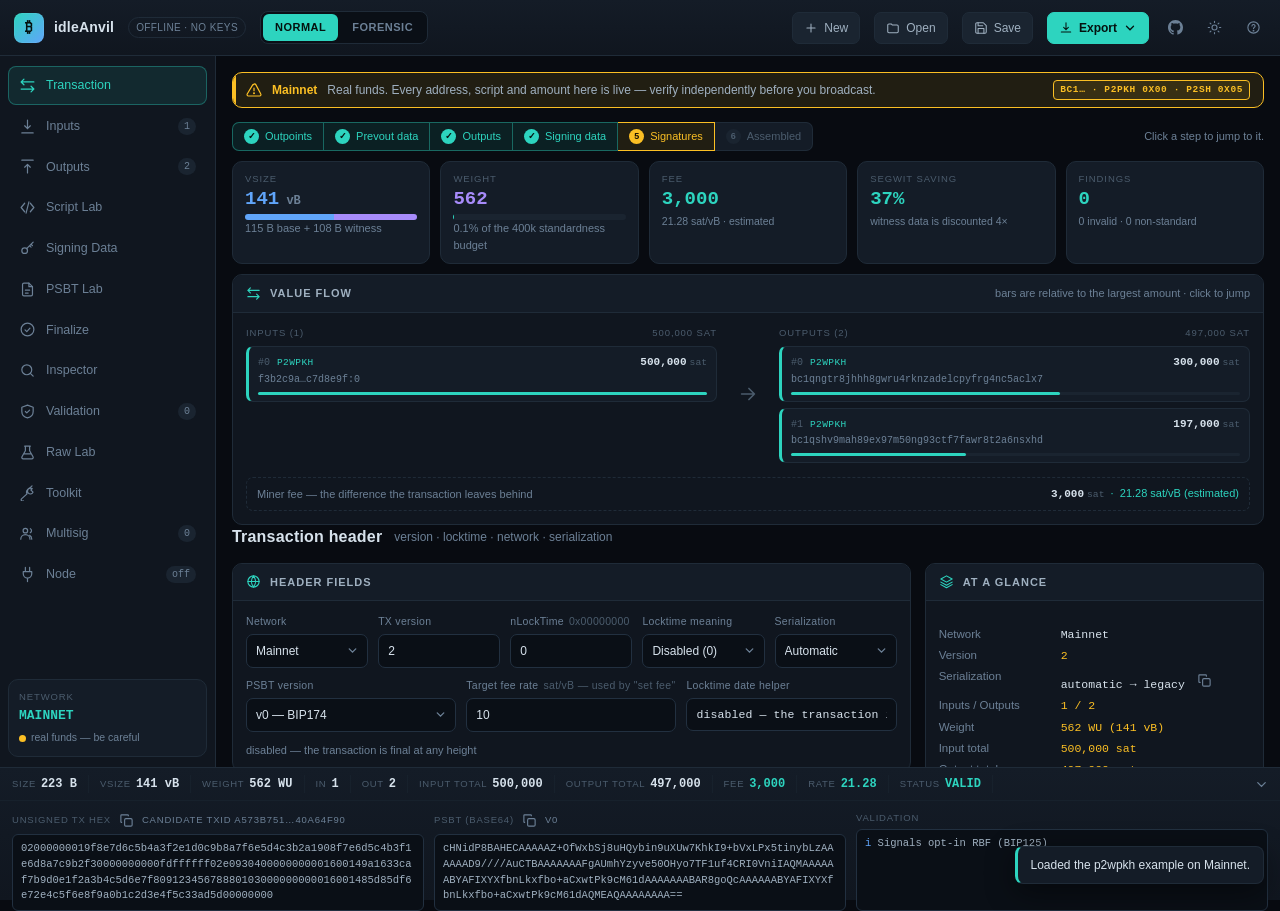
==== commit b6bf8943: "Link to source on GitHub; add favicon Header GitHub-mark icon and an About-dialog line pointing at g" ====
--- a/index.html
+++ b/index.html
@@ -5,6 +5,7 @@
 <meta name="viewport" content="width=device-width, initial-scale=1">
 <title>idleAnvil</title>
 <meta name="description" content="idleAnvil — an offline Bitcoin transaction forge: crafter, PSBT lab, sighash debugger and script laboratory. Constructs and inspects — never signs.">
+<link rel="icon" href="data:image/svg+xml,<svg xmlns=%22http://www.w3.org/2000/svg%22 viewBox=%220 0 100 100%22><text y=%22.9em%22 font-size=%2290%22>⚒️</text></svg>">
 <link rel="stylesheet" href="css/idleanvil.css">
 </head>
 <body>
@@ -106,6 +107,7 @@
       </div>
     </div>
 
+    <a class="iconbtn" id="btn-github" style="text-decoration:none;display:inline-flex" href="https://github.com/idlebg/idleanvil" target="_blank" rel="noopener" title="Source code on GitHub"><svg viewBox="0 0 24 24" fill="currentColor" aria-hidden="true"><path fill-rule="evenodd" d="M12 0C5.37 0 0 5.37 0 12c0 5.31 3.435 9.795 8.205 11.385.6.105.825-.255.825-.57 0-.285-.015-1.23-.015-2.235-3.015.555-3.795-.735-4.035-1.41-.135-.345-.72-1.41-1.23-1.695-.42-.225-1.02-.78-.015-.795.945-.015 1.62.87 1.845 1.23 1.08 1.815 2.805 1.305 3.495.99.105-.78.42-1.305.765-1.605-2.67-.3-5.46-1.335-5.46-5.925 0-1.305.465-2.385 1.23-3.225-.12-.3-.54-1.53.12-3.18 0 0 1.005-.315 3.3 1.23.96-.27 1.98-.405 3-.405s2.04.135 3 .405c2.295-1.56 3.3-1.23 3.3-1.23.66 1.65.24 2.88.12 3.18.765.84 1.23 1.905 1.23 3.225 0 4.605-2.805 5.625-5.475 5.925.435.375.81 1.095.81 2.22 0 1.605-.015 2.895-.015 3.3 0 .315.225.69.825.57A12.02 12.02 0 0 0 24 12c0-6.63-5.37-12-12-12z"/></svg></a>
     <button class="iconbtn" id="btn-theme" title="Toggle light / dark"><svg viewBox="0 0 24 24" fill="none" stroke="currentColor" stroke-width="1.8" stroke-linecap="round" stroke-linejoin="round"><use href="#i-sun"/></svg></button>
     <button class="iconbtn" id="btn-help" title="About and keyboard shortcuts"><svg viewBox="0 0 24 24" fill="none" stroke="currentColor" stroke-width="1.8" stroke-linecap="round" stroke-linejoin="round"><use href="#i-help"/></svg></button>
   </header>
